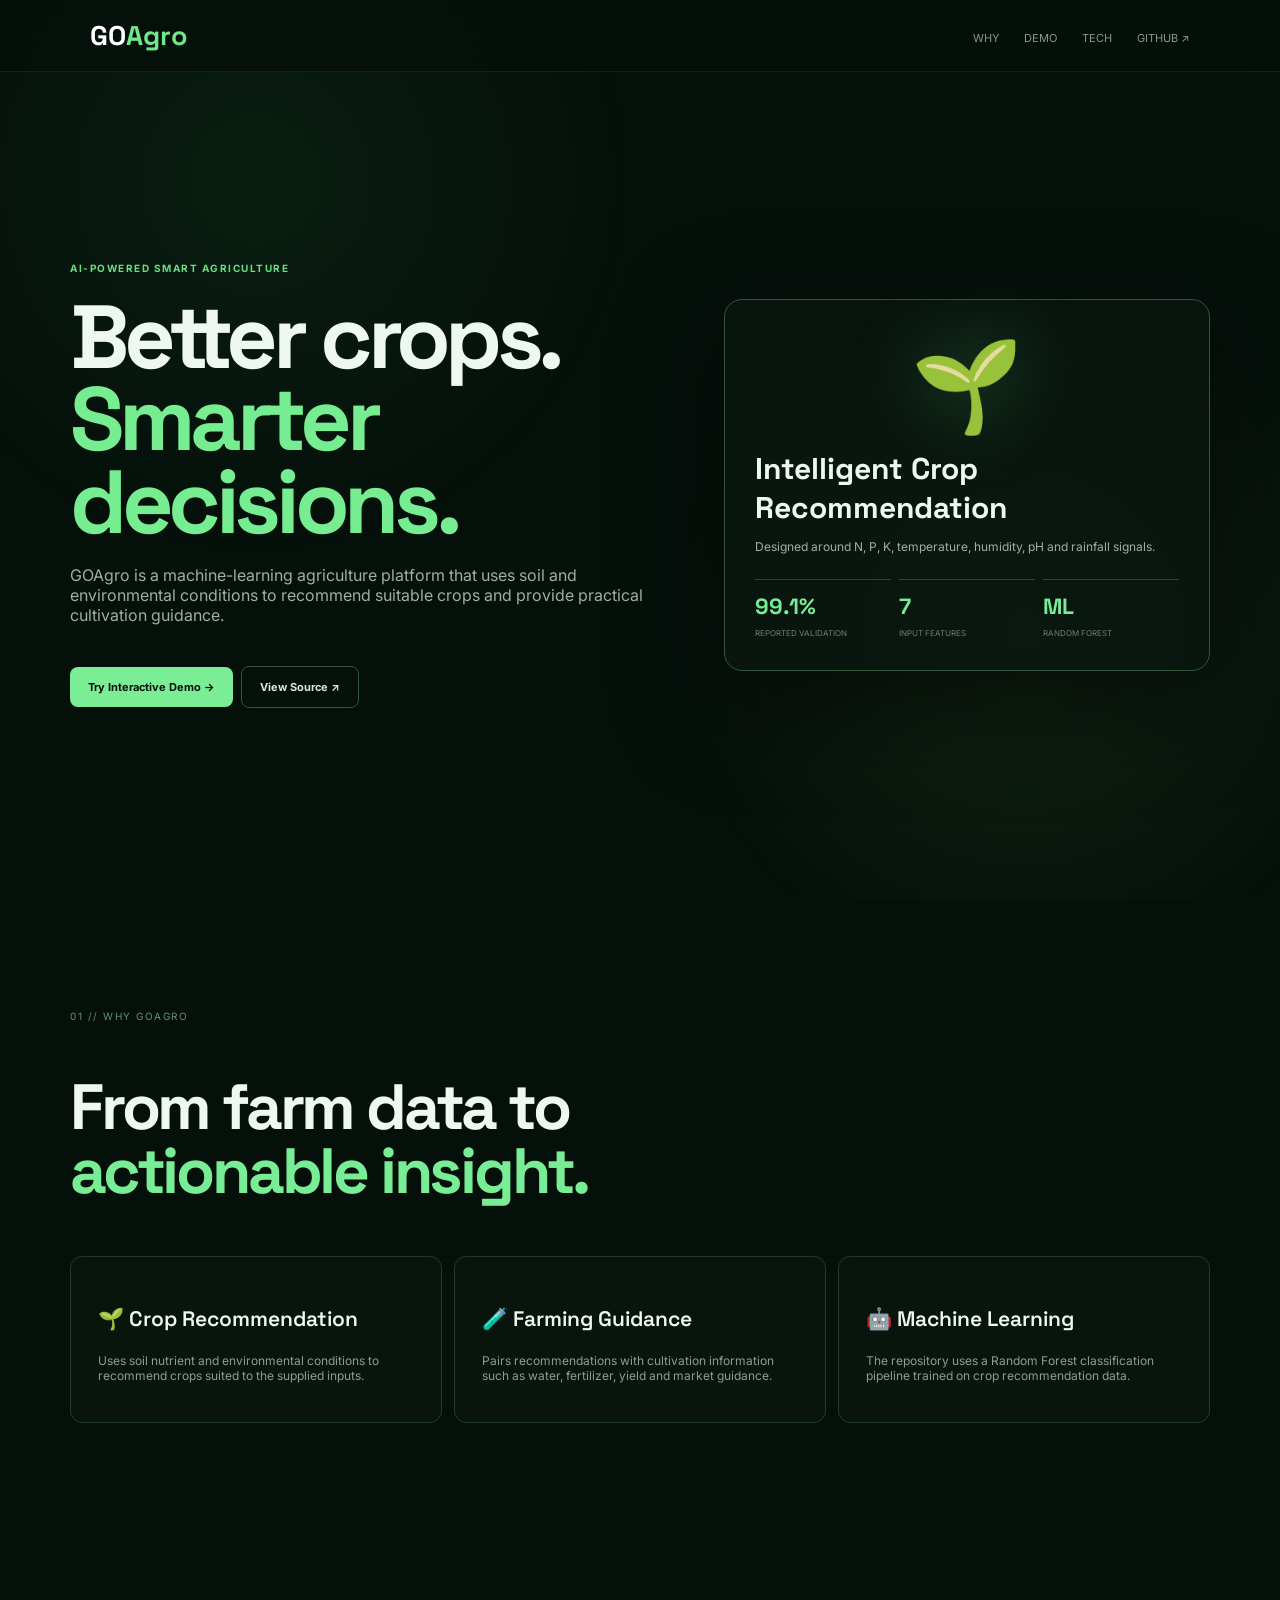
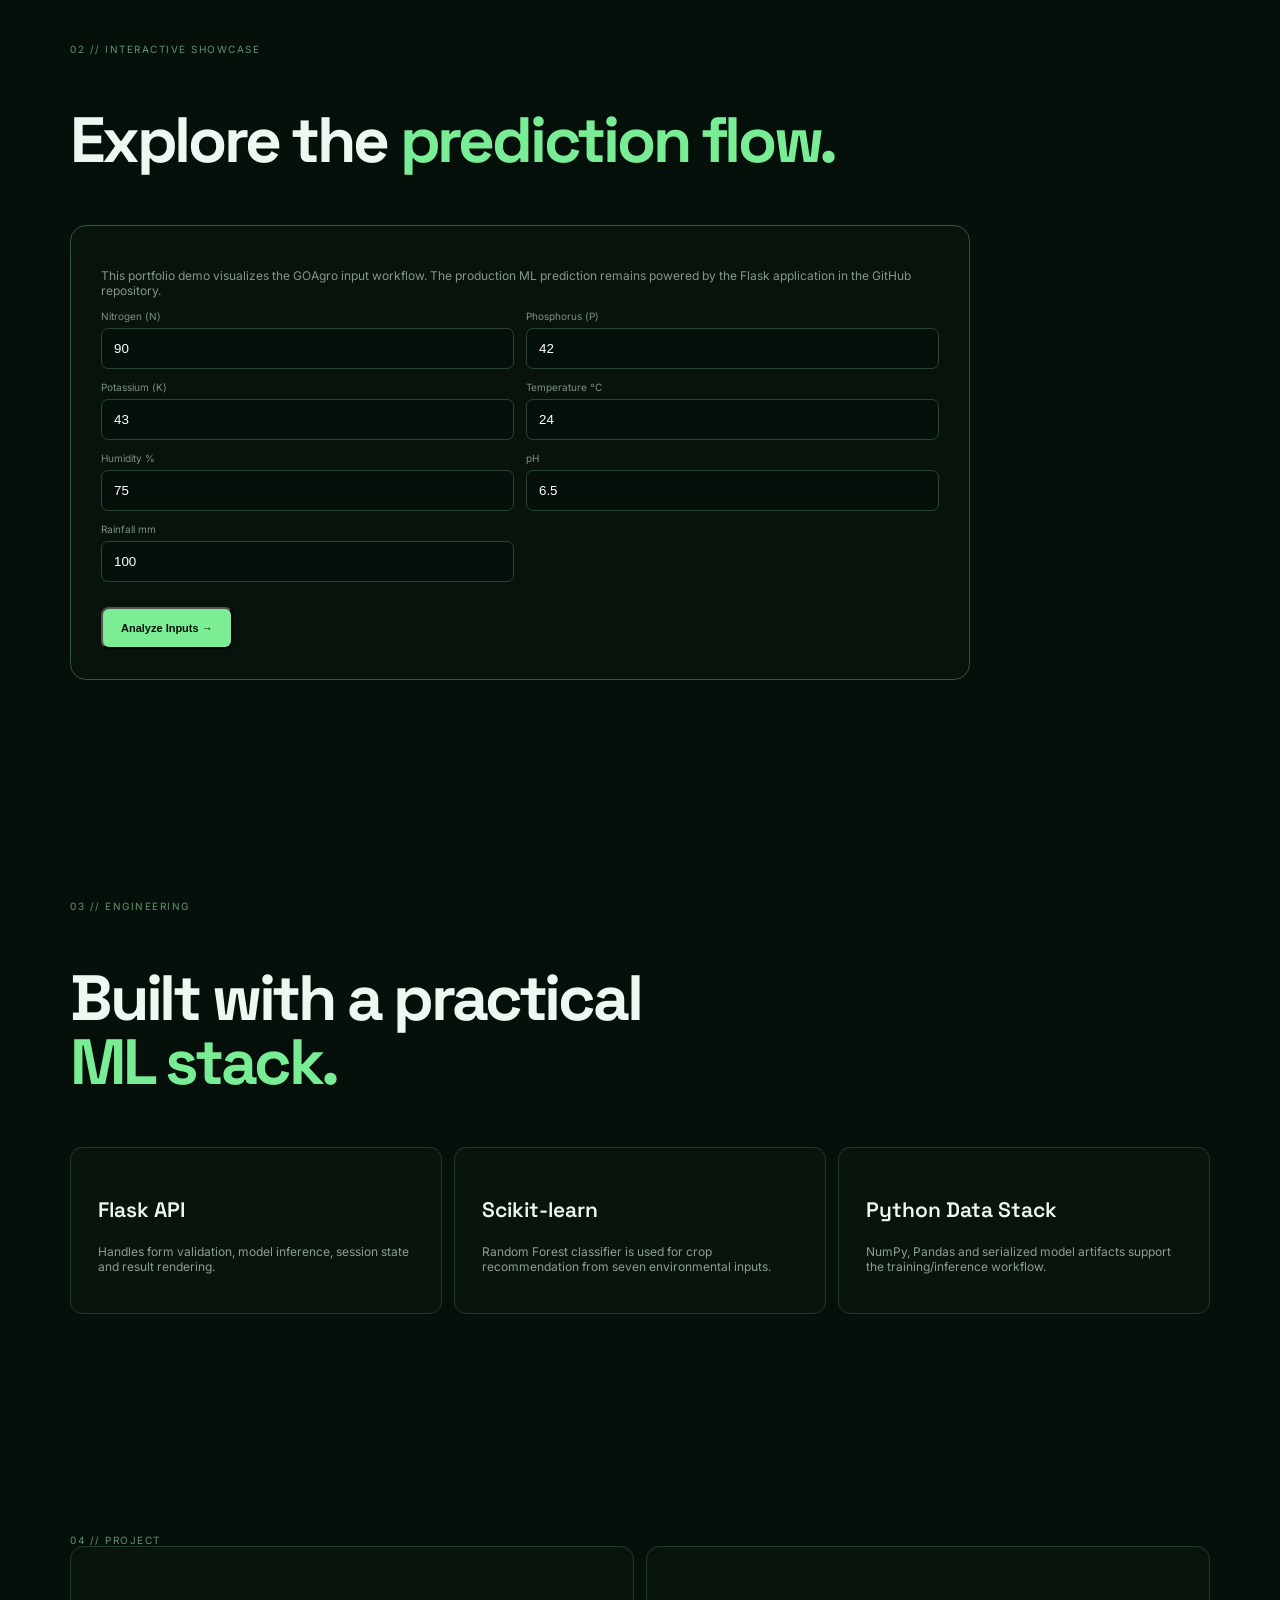
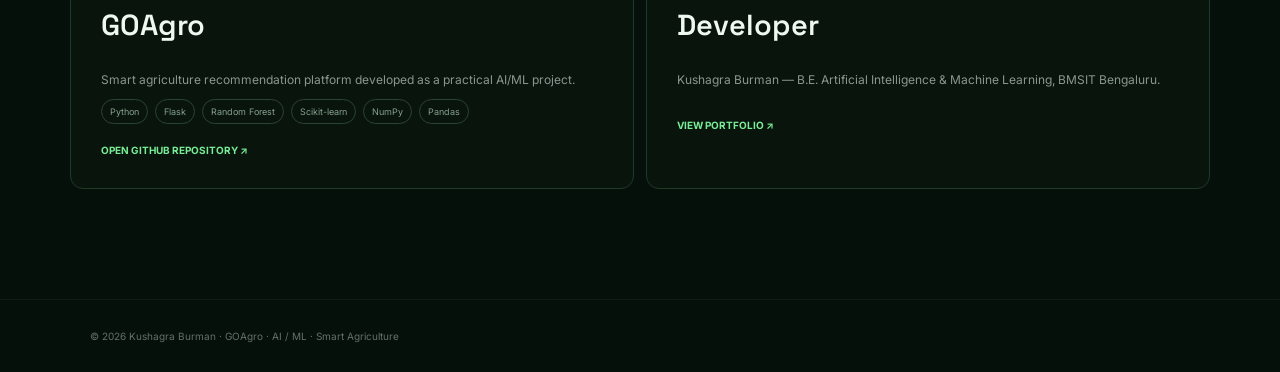
==== GOAgro/index.html @ 5d8200f9 "Create professional GOAgro project website" ====
<!doctype html><html><head><meta charset="utf-8"><meta name="viewport" content="width=device-width,initial-scale=1"><title>GOAgro — AI Smart Agriculture</title><link rel="preconnect" href="https://fonts.googleapis.com"><link href="https://fonts.googleapis.com/css2?family=Inter:wght@400;500;600;700;800&family=Space+Grotesk:wght@600;700&display=swap" rel="stylesheet"><style>*{box-sizing:border-box}body{margin:0;background:#06100b;color:#eef8f0;font-family:Inter,sans-serif;overflow-x:hidden}canvas{position:fixed;inset:0;z-index:-2}.bg{position:fixed;inset:0;z-index:-1;background:radial-gradient(circle at 20% 20%,#1e7b3a22,transparent 30%),radial-gradient(circle at 80% 70%,#7fd35c18,transparent 30%)}nav{height:72px;padding:0 7%;display:flex;align-items:center;justify-content:space-between;border-bottom:1px solid #ffffff10;background:#06100bcc;backdrop-filter:blur(15px);position:fixed;left:0;right:0;top:0;z-index:5}.logo{font:700 27px 'Space Grotesk';color:#fff}.logo span{color:#6ee889}nav a{color:#89988e;text-decoration:none;font-size:11px;margin-left:25px}nav a:hover{color:#79ed95}.hero{min-height:100vh;max-width:1200px;margin:auto;padding:150px 30px 80px;display:grid;grid-template-columns:1.1fr .9fr;gap:60px;align-items:center}.eyebrow{color:#68df83;font-size:10px;letter-spacing:.15em;font-weight:700}.hero h1{font:700 clamp(55px,7vw,92px)/.92 'Space Grotesk';letter-spacing:-.06em;margin:22px 0}.hero h1 em{color:#76ed91;font-style:normal}.hero p{color:#a1ada5;max-width:650px;font-size:16px}.btn{display:inline-block;padding:13px 18px;border-radius:8px;text-decoration:none;font-weight:700;font-size:11px;margin:25px 8px 0 0}.primary{background:#7aed95;color:#041009}.ghost{border:1px solid #34543e;color:#d9e8dc}.card{border:1px solid #31553b;border-radius:18px;background:#0a1710d9;padding:30px;box-shadow:0 30px 100px #0008}.leaf{font-size:90px;text-align:center;filter:drop-shadow(0 0 35px #69ed8a44);animation:float 4s ease-in-out infinite}@keyframes float{50%{transform:translateY(-12px) rotate(2deg)}}.card h2{font:700 30px 'Space Grotesk';margin:10px 0}.card p{font-size:12px}.stats{display:grid;grid-template-columns:repeat(3,1fr);gap:8px;margin-top:25px}.stats div{border-top:1px solid #294432;padding-top:12px}.stats b{font:700 22px 'Space Grotesk';display:block;color:#79ed95}.stats small{color:#6e7c73;font-size:8px}.section{max-width:1200px;margin:auto;padding:110px 30px}.label{font-size:10px;letter-spacing:.15em;color:#60936d}.section h2{font:700 clamp(40px,5vw,64px)/1 'Space Grotesk';letter-spacing:-.05em}.section h2 em{color:#79ed95;font-style:normal}.features{display:grid;grid-template-columns:repeat(3,1fr);gap:12px;margin-top:40px}.feature{padding:27px;border:1px solid #203b29;background:#09140d;border-radius:12px}.feature h3{font:600 21px 'Space Grotesk'}.feature p{color:#8e9d94;font-size:12px}.predict{border:1px solid #31553b;background:#09150de6;border-radius:16px;padding:30px;max-width:900px}.form{display:grid;grid-template-columns:repeat(2,1fr);gap:12px}.form label{font-size:10px;color:#809086}.form input{display:block;width:100%;margin-top:6px;background:#06100b;border:1px solid #294432;color:#fff;border-radius:7px;padding:12px}.form input:focus{outline:1px solid #72e88b}.demo-result{margin-top:20px;padding:18px;border:1px solid #294432;border-radius:10px;color:#a5b3aa;display:none}.projects{display:grid;grid-template-columns:repeat(2,1fr);gap:12px}.project{padding:30px;border:1px solid #203b29;border-radius:13px;background:#09140d}.project h3{font:600 29px 'Space Grotesk'}.project p{color:#89988f;font-size:12px}.tags{display:flex;flex-wrap:wrap;gap:7px}.tags span{font-size:9px;border:1px solid #294432;padding:6px 8px;border-radius:99px;color:#85a08d}.repo{display:inline-block;margin-top:20px;color:#78ed95;font-size:10px;text-decoration:none;font-weight:700}footer{padding:30px 7%;border-top:1px solid #ffffff0d;color:#637168;font-size:10px}@media(max-width:800px){.hero{grid-template-columns:1fr}.features,.projects{grid-template-columns:1fr}.form{grid-template-columns:1fr}nav div{display:none}}</style></head><body><canvas id="bg"></canvas><div class="bg"></div><nav><div class="logo">GO<span>Agro</span></div><div><a href="#why">WHY</a><a href="#demo">DEMO</a><a href="#tech">TECH</a><a href="https://github.com/kushagra69yr/GOAgro">GITHUB ↗</a></div></nav><main><section class="hero"><div><div class="eyebrow">AI-POWERED SMART AGRICULTURE</div><h1>Better crops.<br><em>Smarter decisions.</em></h1><p>GOAgro is a machine-learning agriculture platform that uses soil and environmental conditions to recommend suitable crops and provide practical cultivation guidance.</p><a class="btn primary" href="#demo">Try Interactive Demo →</a><a class="btn ghost" href="https://github.com/kushagra69yr/GOAgro">View Source ↗</a></div><div class="card"><div class="leaf">🌱</div><h2>Intelligent Crop Recommendation</h2><p>Designed around N, P, K, temperature, humidity, pH and rainfall signals.</p><div class="stats"><div><b>99.1%</b><small>REPORTED VALIDATION</small></div><div><b>7</b><small>INPUT FEATURES</small></div><div><b>ML</b><small>RANDOM FOREST</small></div></div></div></section><section id="why" class="section"><div class="label">01 // WHY GOAGRO</div><h2>From farm data to<br><em>actionable insight.</em></h2><div class="features"><article class="feature"><h3>🌱 Crop Recommendation</h3><p>Uses soil nutrient and environmental conditions to recommend crops suited to the supplied inputs.</p></article><article class="feature"><h3>🧪 Farming Guidance</h3><p>Pairs recommendations with cultivation information such as water, fertilizer, yield and market guidance.</p></article><article class="feature"><h3>🤖 Machine Learning</h3><p>The repository uses a Random Forest classification pipeline trained on crop recommendation data.</p></article></div></section><section id="demo" class="section"><div class="label">02 // INTERACTIVE SHOWCASE</div><h2>Explore the <em>prediction flow.</em></h2><div class="predict"><p style="color:#87968d;font-size:12px">This portfolio demo visualizes the GOAgro input workflow. The production ML prediction remains powered by the Flask application in the GitHub repository.</p><div class="form"><label>Nitrogen (N)<input id="N" type="number" value="90"></label><label>Phosphorus (P)<input id="P" type="number" value="42"></label><label>Potassium (K)<input id="K" type="number" value="43"></label><label>Temperature °C<input id="T" type="number" value="24"></label><label>Humidity %<input id="H" type="number" value="75"></label><label>pH<input id="PH" type="number" value="6.5"></label><label>Rainfall mm<input id="R" type="number" value="100"></label></div><button class="btn primary" onclick="showDemo()">Analyze Inputs →</button><div id="out" class="demo-result"></div></div></section><section id="tech" class="section"><div class="label">03 // ENGINEERING</div><h2>Built with a practical<br><em>ML stack.</em></h2><div class="features"><article class="feature"><h3>Flask API</h3><p>Handles form validation, model inference, session state and result rendering.</p></article><article class="feature"><h3>Scikit-learn</h3><p>Random Forest classifier is used for crop recommendation from seven environmental inputs.</p></article><article class="feature"><h3>Python Data Stack</h3><p>NumPy, Pandas and serialized model artifacts support the training/inference workflow.</p></article></div></section><section class="section"><div class="label">04 // PROJECT</div><div class="projects"><article class="project"><h3>GOAgro</h3><p>Smart agriculture recommendation platform developed as a practical AI/ML project.</p><div class="tags"><span>Python</span><span>Flask</span><span>Random Forest</span><span>Scikit-learn</span><span>NumPy</span><span>Pandas</span></div><a class="repo" href="https://github.com/kushagra69yr/GOAgro">OPEN GITHUB REPOSITORY ↗</a></article><article class="project"><h3>Developer</h3><p>Kushagra Burman — B.E. Artificial Intelligence & Machine Learning, BMSIT Bengaluru.</p><a class="repo" href="https://kushagra69yr.github.io">VIEW PORTFOLIO ↗</a></article></div></section></main><footer>© 2026 Kushagra Burman · GOAgro · AI / ML · Smart Agriculture</footer><script>function showDemo(){let n=+N.value,p=+P.value,k=+K.value,t=+T.value,h=+H.value,ph=+PH.value,r=+R.value;let crop=(h>70&&r>150&&ph<7)?'Rice':(n>80&&p>35&&k>35&&t>20)?'Maize':'Crop recommendation ready';out.style.display='block';out.innerHTML='<b style="color:#79ed95">Demo analysis complete</b><br><br>Input profile: N '+n+' · P '+p+' · K '+k+' · '+t+'°C · '+h+'% humidity · pH '+ph+' · '+r+'mm rainfall.<br><br><b>Illustrative showcase result:</b> '+crop+'.<br><small style="color:#66756c">For the actual trained-model prediction, use the Flask application in the repository.</small>'}</script></body></html>
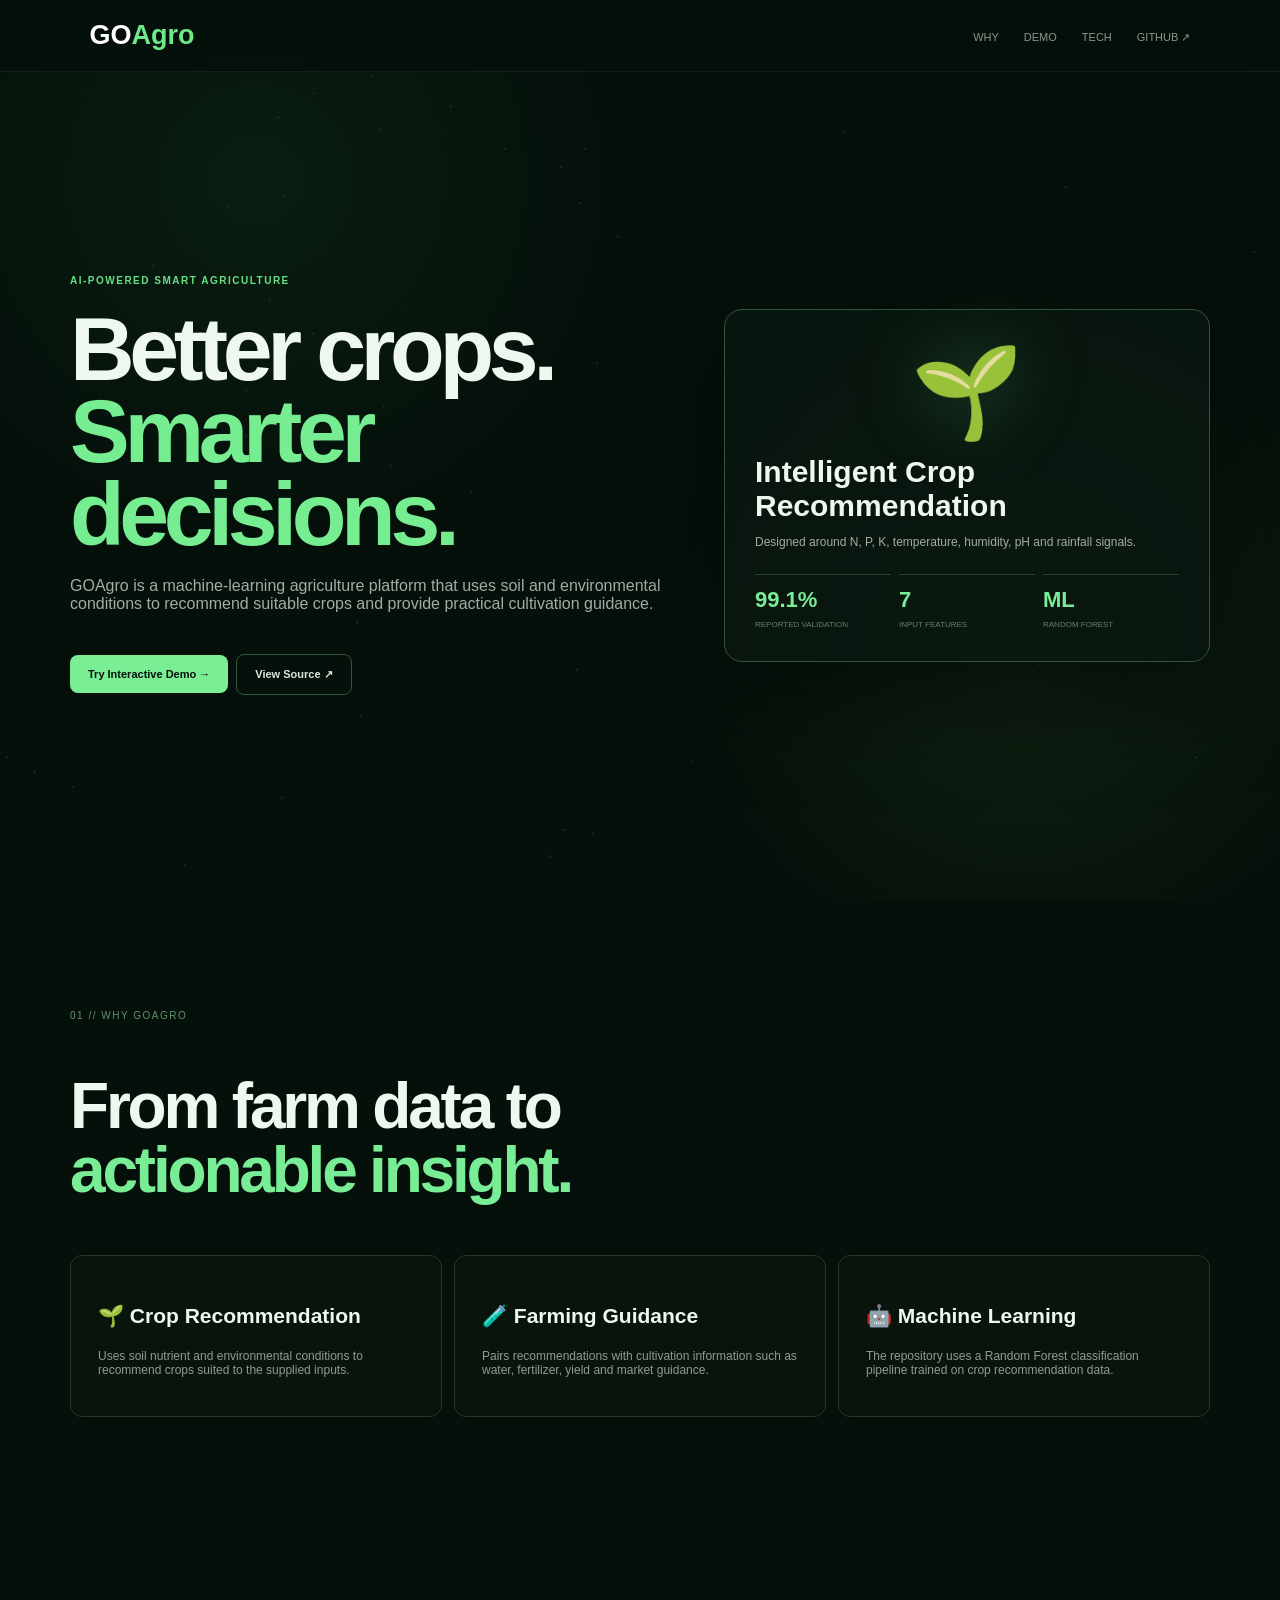
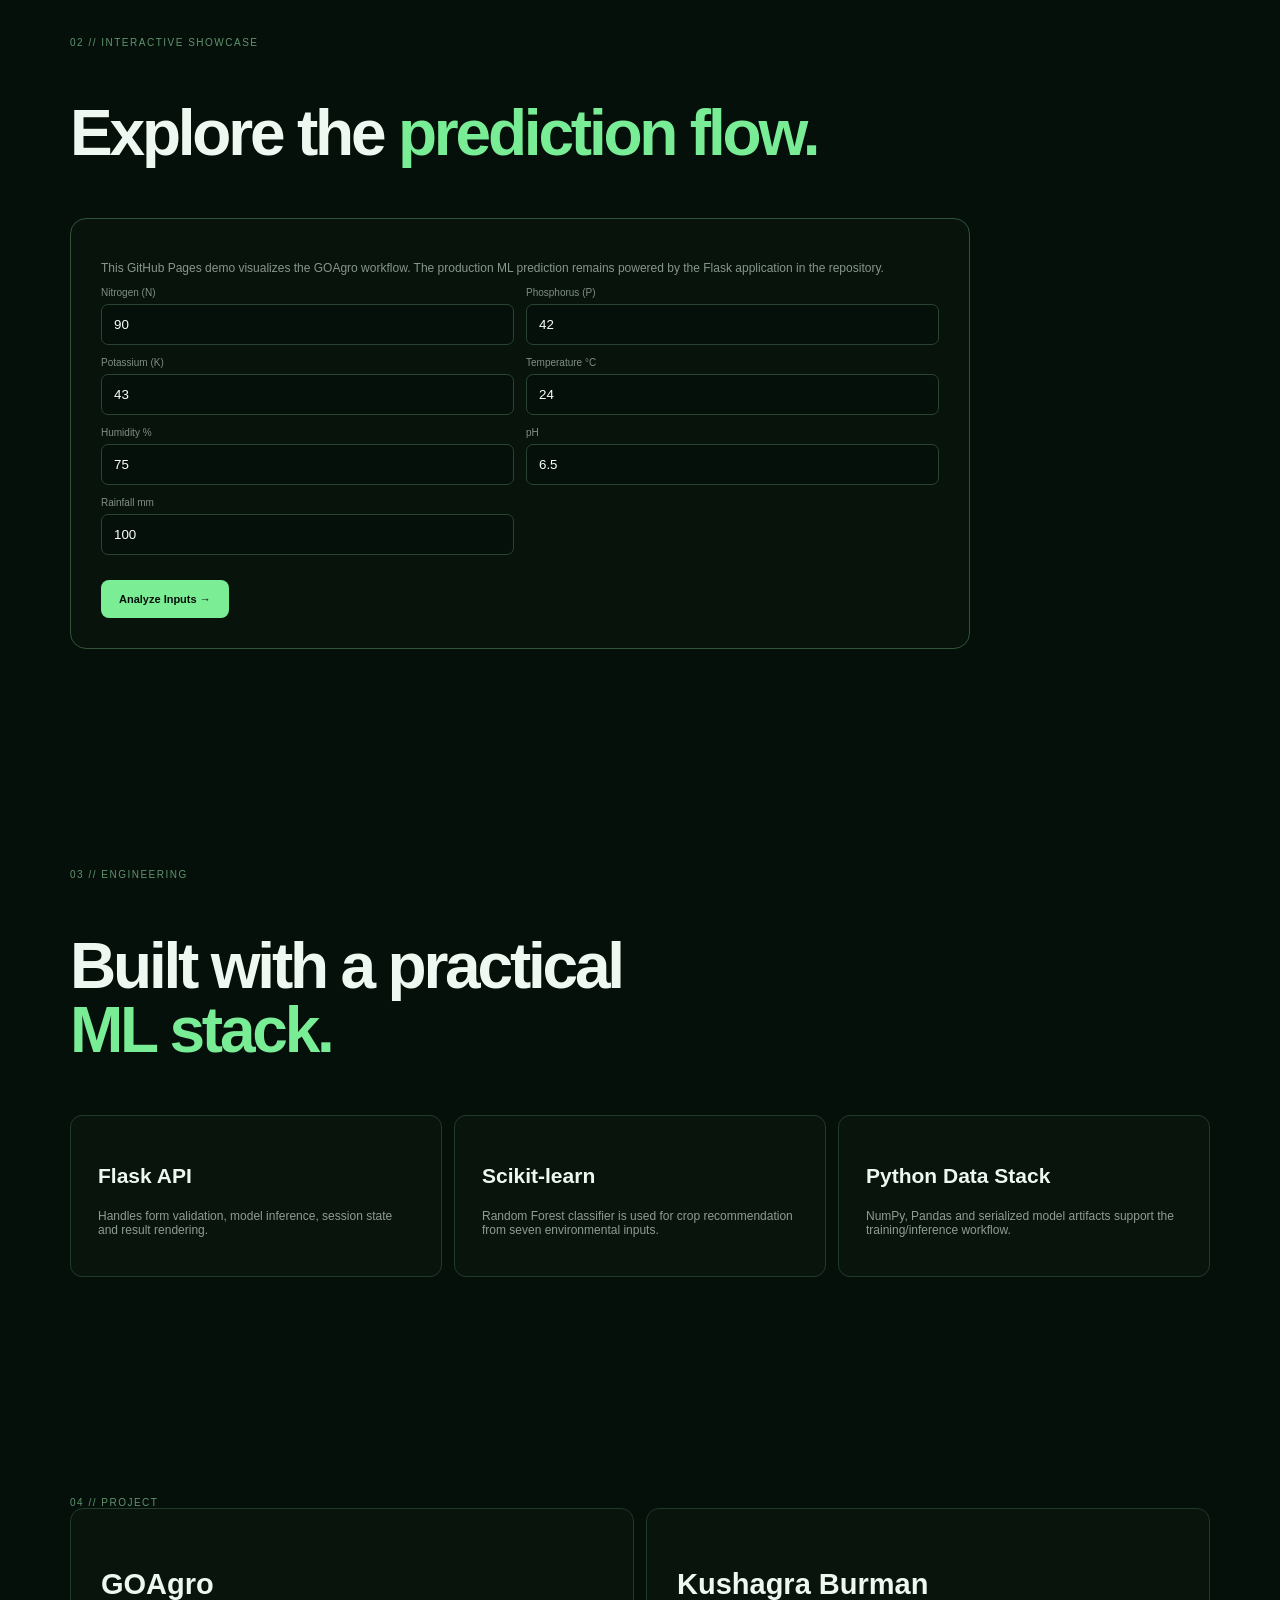
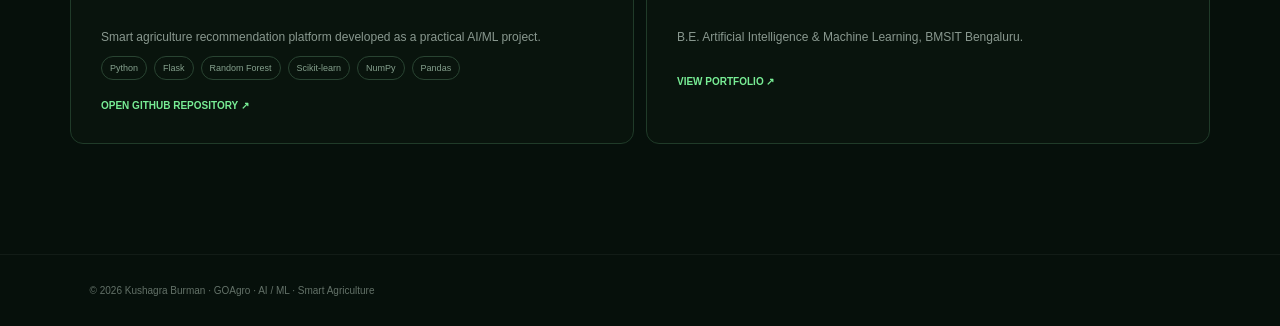
==== commit 112aad06: "Fix GOAgro GitHub Pages landing page" ====
--- a/GOAgro/index.html
+++ b/GOAgro/index.html
@@ -1 +1 @@
-<!doctype html><html><head><meta charset="utf-8"><meta name="viewport" content="width=device-width,initial-scale=1"><title>GOAgro — AI Smart Agriculture</title><link rel="preconnect" href="https://fonts.googleapis.com"><link href="https://fonts.googleapis.com/css2?family=Inter:wght@400;500;600;700;800&family=Space+Grotesk:wght@600;700&display=swap" rel="stylesheet"><style>*{box-sizing:border-box}body{margin:0;background:#06100b;color:#eef8f0;font-family:Inter,sans-serif;overflow-x:hidden}canvas{position:fixed;inset:0;z-index:-2}.bg{position:fixed;inset:0;z-index:-1;background:radial-gradient(circle at 20% 20%,#1e7b3a22,transparent 30%),radial-gradient(circle at 80% 70%,#7fd35c18,transparent 30%)}nav{height:72px;padding:0 7%;display:flex;align-items:center;justify-content:space-between;border-bottom:1px solid #ffffff10;background:#06100bcc;backdrop-filter:blur(15px);position:fixed;left:0;right:0;top:0;z-index:5}.logo{font:700 27px 'Space Grotesk';color:#fff}.logo span{color:#6ee889}nav a{color:#89988e;text-decoration:none;font-size:11px;margin-left:25px}nav a:hover{color:#79ed95}.hero{min-height:100vh;max-width:1200px;margin:auto;padding:150px 30px 80px;display:grid;grid-template-columns:1.1fr .9fr;gap:60px;align-items:center}.eyebrow{color:#68df83;font-size:10px;letter-spacing:.15em;font-weight:700}.hero h1{font:700 clamp(55px,7vw,92px)/.92 'Space Grotesk';letter-spacing:-.06em;margin:22px 0}.hero h1 em{color:#76ed91;font-style:normal}.hero p{color:#a1ada5;max-width:650px;font-size:16px}.btn{display:inline-block;padding:13px 18px;border-radius:8px;text-decoration:none;font-weight:700;font-size:11px;margin:25px 8px 0 0}.primary{background:#7aed95;color:#041009}.ghost{border:1px solid #34543e;color:#d9e8dc}.card{border:1px solid #31553b;border-radius:18px;background:#0a1710d9;padding:30px;box-shadow:0 30px 100px #0008}.leaf{font-size:90px;text-align:center;filter:drop-shadow(0 0 35px #69ed8a44);animation:float 4s ease-in-out infinite}@keyframes float{50%{transform:translateY(-12px) rotate(2deg)}}.card h2{font:700 30px 'Space Grotesk';margin:10px 0}.card p{font-size:12px}.stats{display:grid;grid-template-columns:repeat(3,1fr);gap:8px;margin-top:25px}.stats div{border-top:1px solid #294432;padding-top:12px}.stats b{font:700 22px 'Space Grotesk';display:block;color:#79ed95}.stats small{color:#6e7c73;font-size:8px}.section{max-width:1200px;margin:auto;padding:110px 30px}.label{font-size:10px;letter-spacing:.15em;color:#60936d}.section h2{font:700 clamp(40px,5vw,64px)/1 'Space Grotesk';letter-spacing:-.05em}.section h2 em{color:#79ed95;font-style:normal}.features{display:grid;grid-template-columns:repeat(3,1fr);gap:12px;margin-top:40px}.feature{padding:27px;border:1px solid #203b29;background:#09140d;border-radius:12px}.feature h3{font:600 21px 'Space Grotesk'}.feature p{color:#8e9d94;font-size:12px}.predict{border:1px solid #31553b;background:#09150de6;border-radius:16px;padding:30px;max-width:900px}.form{display:grid;grid-template-columns:repeat(2,1fr);gap:12px}.form label{font-size:10px;color:#809086}.form input{display:block;width:100%;margin-top:6px;background:#06100b;border:1px solid #294432;color:#fff;border-radius:7px;padding:12px}.form input:focus{outline:1px solid #72e88b}.demo-result{margin-top:20px;padding:18px;border:1px solid #294432;border-radius:10px;color:#a5b3aa;display:none}.projects{display:grid;grid-template-columns:repeat(2,1fr);gap:12px}.project{padding:30px;border:1px solid #203b29;border-radius:13px;background:#09140d}.project h3{font:600 29px 'Space Grotesk'}.project p{color:#89988f;font-size:12px}.tags{display:flex;flex-wrap:wrap;gap:7px}.tags span{font-size:9px;border:1px solid #294432;padding:6px 8px;border-radius:99px;color:#85a08d}.repo{display:inline-block;margin-top:20px;color:#78ed95;font-size:10px;text-decoration:none;font-weight:700}footer{padding:30px 7%;border-top:1px solid #ffffff0d;color:#637168;font-size:10px}@media(max-width:800px){.hero{grid-template-columns:1fr}.features,.projects{grid-template-columns:1fr}.form{grid-template-columns:1fr}nav div{display:none}}</style></head><body><canvas id="bg"></canvas><div class="bg"></div><nav><div class="logo">GO<span>Agro</span></div><div><a href="#why">WHY</a><a href="#demo">DEMO</a><a href="#tech">TECH</a><a href="https://github.com/kushagra69yr/GOAgro">GITHUB ↗</a></div></nav><main><section class="hero"><div><div class="eyebrow">AI-POWERED SMART AGRICULTURE</div><h1>Better crops.<br><em>Smarter decisions.</em></h1><p>GOAgro is a machine-learning agriculture platform that uses soil and environmental conditions to recommend suitable crops and provide practical cultivation guidance.</p><a class="btn primary" href="#demo">Try Interactive Demo →</a><a class="btn ghost" href="https://github.com/kushagra69yr/GOAgro">View Source ↗</a></div><div class="card"><div class="leaf">🌱</div><h2>Intelligent Crop Recommendation</h2><p>Designed around N, P, K, temperature, humidity, pH and rainfall signals.</p><div class="stats"><div><b>99.1%</b><small>REPORTED VALIDATION</small></div><div><b>7</b><small>INPUT FEATURES</small></div><div><b>ML</b><small>RANDOM FOREST</small></div></div></div></section><section id="why" class="section"><div class="label">01 // WHY GOAGRO</div><h2>From farm data to<br><em>actionable insight.</em></h2><div class="features"><article class="feature"><h3>🌱 Crop Recommendation</h3><p>Uses soil nutrient and environmental conditions to recommend crops suited to the supplied inputs.</p></article><article class="feature"><h3>🧪 Farming Guidance</h3><p>Pairs recommendations with cultivation information such as water, fertilizer, yield and market guidance.</p></article><article class="feature"><h3>🤖 Machine Learning</h3><p>The repository uses a Random Forest classification pipeline trained on crop recommendation data.</p></article></div></section><section id="demo" class="section"><div class="label">02 // INTERACTIVE SHOWCASE</div><h2>Explore the <em>prediction flow.</em></h2><div class="predict"><p style="color:#87968d;font-size:12px">This portfolio demo visualizes the GOAgro input workflow. The production ML prediction remains powered by the Flask application in the GitHub repository.</p><div class="form"><label>Nitrogen (N)<input id="N" type="number" value="90"></label><label>Phosphorus (P)<input id="P" type="number" value="42"></label><label>Potassium (K)<input id="K" type="number" value="43"></label><label>Temperature °C<input id="T" type="number" value="24"></label><label>Humidity %<input id="H" type="number" value="75"></label><label>pH<input id="PH" type="number" value="6.5"></label><label>Rainfall mm<input id="R" type="number" value="100"></label></div><button class="btn primary" onclick="showDemo()">Analyze Inputs →</button><div id="out" class="demo-result"></div></div></section><section id="tech" class="section"><div class="label">03 // ENGINEERING</div><h2>Built with a practical<br><em>ML stack.</em></h2><div class="features"><article class="feature"><h3>Flask API</h3><p>Handles form validation, model inference, session state and result rendering.</p></article><article class="feature"><h3>Scikit-learn</h3><p>Random Forest classifier is used for crop recommendation from seven environmental inputs.</p></article><article class="feature"><h3>Python Data Stack</h3><p>NumPy, Pandas and serialized model artifacts support the training/inference workflow.</p></article></div></section><section class="section"><div class="label">04 // PROJECT</div><div class="projects"><article class="project"><h3>GOAgro</h3><p>Smart agriculture recommendation platform developed as a practical AI/ML project.</p><div class="tags"><span>Python</span><span>Flask</span><span>Random Forest</span><span>Scikit-learn</span><span>NumPy</span><span>Pandas</span></div><a class="repo" href="https://github.com/kushagra69yr/GOAgro">OPEN GITHUB REPOSITORY ↗</a></article><article class="project"><h3>Developer</h3><p>Kushagra Burman — B.E. Artificial Intelligence & Machine Learning, BMSIT Bengaluru.</p><a class="repo" href="https://kushagra69yr.github.io">VIEW PORTFOLIO ↗</a></article></div></section></main><footer>© 2026 Kushagra Burman · GOAgro · AI / ML · Smart Agriculture</footer><script>function showDemo(){let n=+N.value,p=+P.value,k=+K.value,t=+T.value,h=+H.value,ph=+PH.value,r=+R.value;let crop=(h>70&&r>150&&ph<7)?'Rice':(n>80&&p>35&&k>35&&t>20)?'Maize':'Crop recommendation ready';out.style.display='block';out.innerHTML='<b style="color:#79ed95">Demo analysis complete</b><br><br>Input profile: N '+n+' · P '+p+' · K '+k+' · '+t+'°C · '+h+'% humidity · pH '+ph+' · '+r+'mm rainfall.<br><br><b>Illustrative showcase result:</b> '+crop+'.<br><small style="color:#66756c">For the actual trained-model prediction, use the Flask application in the repository.</small>'}</script></body></html>+<!doctype html><html lang="en"><head><meta charset="utf-8"><meta name="viewport" content="width=device-width,initial-scale=1"><title>GOAgro — AI Smart Agriculture</title><style>*{box-sizing:border-box}body{margin:0;background:#06100b;color:#eef8f0;font-family:Inter,Arial,sans-serif;overflow-x:hidden}canvas{position:fixed;inset:0;z-index:-2}.bg{position:fixed;inset:0;z-index:-1;background:radial-gradient(circle at 20% 20%,#1e7b3a22,transparent 30%),radial-gradient(circle at 80% 70%,#7fd35c18,transparent 30%)}nav{height:72px;padding:0 7%;display:flex;align-items:center;justify-content:space-between;border-bottom:1px solid #ffffff10;background:#06100bcc;backdrop-filter:blur(15px);position:fixed;left:0;right:0;top:0;z-index:5}.logo{font:700 27px Arial;color:#fff}.logo span{color:#6ee889}nav a{color:#89988e;text-decoration:none;font-size:11px;margin-left:25px}nav a:hover{color:#79ed95}.hero{min-height:100vh;max-width:1200px;margin:auto;padding:150px 30px 80px;display:grid;grid-template-columns:1.1fr .9fr;gap:60px;align-items:center}.eyebrow{color:#68df83;font-size:10px;letter-spacing:.15em;font-weight:700}.hero h1{font:700 clamp(55px,7vw,92px)/.92 Arial;letter-spacing:-.06em;margin:22px 0}.hero h1 em{color:#76ed91;font-style:normal}.hero p{color:#a1ada5;max-width:650px;font-size:16px}.btn{display:inline-block;padding:13px 18px;border-radius:8px;text-decoration:none;font-weight:700;font-size:11px;margin:25px 8px 0 0;border:0;cursor:pointer}.primary{background:#7aed95;color:#041009}.ghost{border:1px solid #34543e;color:#d9e8dc;background:transparent}.card{border:1px solid #31553b;border-radius:18px;background:#0a1710d9;padding:30px;box-shadow:0 30px 100px #0008}.leaf{font-size:90px;text-align:center;filter:drop-shadow(0 0 35px #69ed8a44);animation:float 4s ease-in-out infinite}@keyframes float{50%{transform:translateY(-12px) rotate(2deg)}}.card h2{font:700 30px Arial;margin:10px 0}.card p{font-size:12px}.stats{display:grid;grid-template-columns:repeat(3,1fr);gap:8px;margin-top:25px}.stats div{border-top:1px solid #294432;padding-top:12px}.stats b{font:700 22px Arial;display:block;color:#79ed95}.stats small{color:#6e7c73;font-size:8px}.section{max-width:1200px;margin:auto;padding:110px 30px}.label{font-size:10px;letter-spacing:.15em;color:#60936d}.section h2{font:700 clamp(40px,5vw,64px)/1 Arial;letter-spacing:-.05em}.section h2 em{color:#79ed95;font-style:normal}.features{display:grid;grid-template-columns:repeat(3,1fr);gap:12px;margin-top:40px}.feature{padding:27px;border:1px solid #203b29;background:#09140d;border-radius:12px}.feature h3{font:600 21px Arial}.feature p{color:#8e9d94;font-size:12px}.predict{border:1px solid #31553b;background:#09150de6;border-radius:16px;padding:30px;max-width:900px}.form{display:grid;grid-template-columns:repeat(2,1fr);gap:12px}.form label{font-size:10px;color:#809086}.form input{display:block;width:100%;margin-top:6px;background:#06100b;border:1px solid #294432;color:#fff;border-radius:7px;padding:12px}.demo-result{margin-top:20px;padding:18px;border:1px solid #294432;border-radius:10px;color:#a5b3aa;display:none}.projects{display:grid;grid-template-columns:repeat(2,1fr);gap:12px}.project{padding:30px;border:1px solid #203b29;border-radius:13px;background:#09140d}.project h3{font:600 29px Arial}.project p{color:#89988f;font-size:12px}.tags{display:flex;flex-wrap:wrap;gap:7px}.tags span{font-size:9px;border:1px solid #294432;padding:6px 8px;border-radius:99px;color:#85a08d}.repo{display:inline-block;margin-top:20px;color:#78ed95;font-size:10px;text-decoration:none;font-weight:700}footer{padding:30px 7%;border-top:1px solid #ffffff0d;color:#637168;font-size:10px}@media(max-width:800px){.hero{grid-template-columns:1fr}.features,.projects{grid-template-columns:1fr}.form{grid-template-columns:1fr}nav div{display:none}}</style></head><body><canvas id="bg"></canvas><div class="bg"></div><nav><div class="logo">GO<span>Agro</span></div><div><a href="#why">WHY</a><a href="#demo">DEMO</a><a href="#tech">TECH</a><a href="https://github.com/kushagra69yr/GOAgro">GITHUB ↗</a></div></nav><main><section class="hero"><div><div class="eyebrow">AI-POWERED SMART AGRICULTURE</div><h1>Better crops.<br><em>Smarter decisions.</em></h1><p>GOAgro is a machine-learning agriculture platform that uses soil and environmental conditions to recommend suitable crops and provide practical cultivation guidance.</p><a class="btn primary" href="#demo">Try Interactive Demo →</a><a class="btn ghost" href="https://github.com/kushagra69yr/GOAgro">View Source ↗</a></div><div class="card"><div class="leaf">🌱</div><h2>Intelligent Crop Recommendation</h2><p>Designed around N, P, K, temperature, humidity, pH and rainfall signals.</p><div class="stats"><div><b>99.1%</b><small>REPORTED VALIDATION</small></div><div><b>7</b><small>INPUT FEATURES</small></div><div><b>ML</b><small>RANDOM FOREST</small></div></div></div></section><section id="why" class="section"><div class="label">01 // WHY GOAGRO</div><h2>From farm data to<br><em>actionable insight.</em></h2><div class="features"><article class="feature"><h3>🌱 Crop Recommendation</h3><p>Uses soil nutrient and environmental conditions to recommend crops suited to the supplied inputs.</p></article><article class="feature"><h3>🧪 Farming Guidance</h3><p>Pairs recommendations with cultivation information such as water, fertilizer, yield and market guidance.</p></article><article class="feature"><h3>🤖 Machine Learning</h3><p>The repository uses a Random Forest classification pipeline trained on crop recommendation data.</p></article></div></section><section id="demo" class="section"><div class="label">02 // INTERACTIVE SHOWCASE</div><h2>Explore the <em>prediction flow.</em></h2><div class="predict"><p style="color:#87968d;font-size:12px">This GitHub Pages demo visualizes the GOAgro workflow. The production ML prediction remains powered by the Flask application in the repository.</p><div class="form"><label>Nitrogen (N)<input id="N" type="number" value="90"></label><label>Phosphorus (P)<input id="P" type="number" value="42"></label><label>Potassium (K)<input id="K" type="number" value="43"></label><label>Temperature °C<input id="T" type="number" value="24"></label><label>Humidity %<input id="H" type="number" value="75"></label><label>pH<input id="PH" type="number" value="6.5"></label><label>Rainfall mm<input id="R" type="number" value="100"></label></div><button class="btn primary" onclick="showDemo()">Analyze Inputs →</button><div id="out" class="demo-result"></div></div></section><section id="tech" class="section"><div class="label">03 // ENGINEERING</div><h2>Built with a practical<br><em>ML stack.</em></h2><div class="features"><article class="feature"><h3>Flask API</h3><p>Handles form validation, model inference, session state and result rendering.</p></article><article class="feature"><h3>Scikit-learn</h3><p>Random Forest classifier is used for crop recommendation from seven environmental inputs.</p></article><article class="feature"><h3>Python Data Stack</h3><p>NumPy, Pandas and serialized model artifacts support the training/inference workflow.</p></article></div></section><section class="section"><div class="label">04 // PROJECT</div><div class="projects"><article class="project"><h3>GOAgro</h3><p>Smart agriculture recommendation platform developed as a practical AI/ML project.</p><div class="tags"><span>Python</span><span>Flask</span><span>Random Forest</span><span>Scikit-learn</span><span>NumPy</span><span>Pandas</span></div><a class="repo" href="https://github.com/kushagra69yr/GOAgro">OPEN GITHUB REPOSITORY ↗</a></article><article class="project"><h3>Kushagra Burman</h3><p>B.E. Artificial Intelligence & Machine Learning, BMSIT Bengaluru.</p><a class="repo" href="https://kushagra69yr.github.io">VIEW PORTFOLIO ↗</a></article></div></section></main><footer>© 2026 Kushagra Burman · GOAgro · AI / ML · Smart Agriculture</footer><script>function showDemo(){let n=+document.getElementById('N').value,p=+document.getElementById('P').value,k=+document.getElementById('K').value,t=+document.getElementById('T').value,h=+document.getElementById('H').value,ph=+document.getElementById('PH').value,r=+document.getElementById('R').value;let crop=(h>70&&r>150&&ph<7)?'Rice':(n>80&&p>35&&k>35&&t>20)?'Maize':'Crop recommendation ready';let o=document.getElementById('out');o.style.display='block';o.innerHTML='<b style="color:#79ed95">Demo analysis complete</b><br><br>Input profile: N '+n+' · P '+p+' · K '+k+' · '+t+'°C · '+h+'% humidity · pH '+ph+' · '+r+'mm rainfall.<br><br><b>Illustrative showcase result:</b> '+crop+'.<br><small style="color:#66756c">For actual trained-model inference, use the Flask application in the repository.</small>'}const c=document.getElementById('bg'),x=c.getContext('2d');let w,h,p=[];function rs(){w=c.width=innerWidth;h=c.height=innerHeight;p=Array.from({length:55},()=>({x:Math.random()*w,y:Math.random()*h,vx:(Math.random()-.5)*.3,vy:(Math.random()-.5)*.3}))}function go(){x.clearRect(0,0,w,h);p.forEach(q=>{q.x+=q.vx;q.y+=q.vy;if(q.x<0||q.x>w)q.vx*=-1;if(q.y<0||q.y>h)q.vy*=-1;x.fillStyle='#78ed7928';x.beginPath();x.arc(q.x,q.y,1,0,7);x.fill()});requestAnimationFrame(go)}addEventListener('resize',rs);rs();go()</script></body></html>
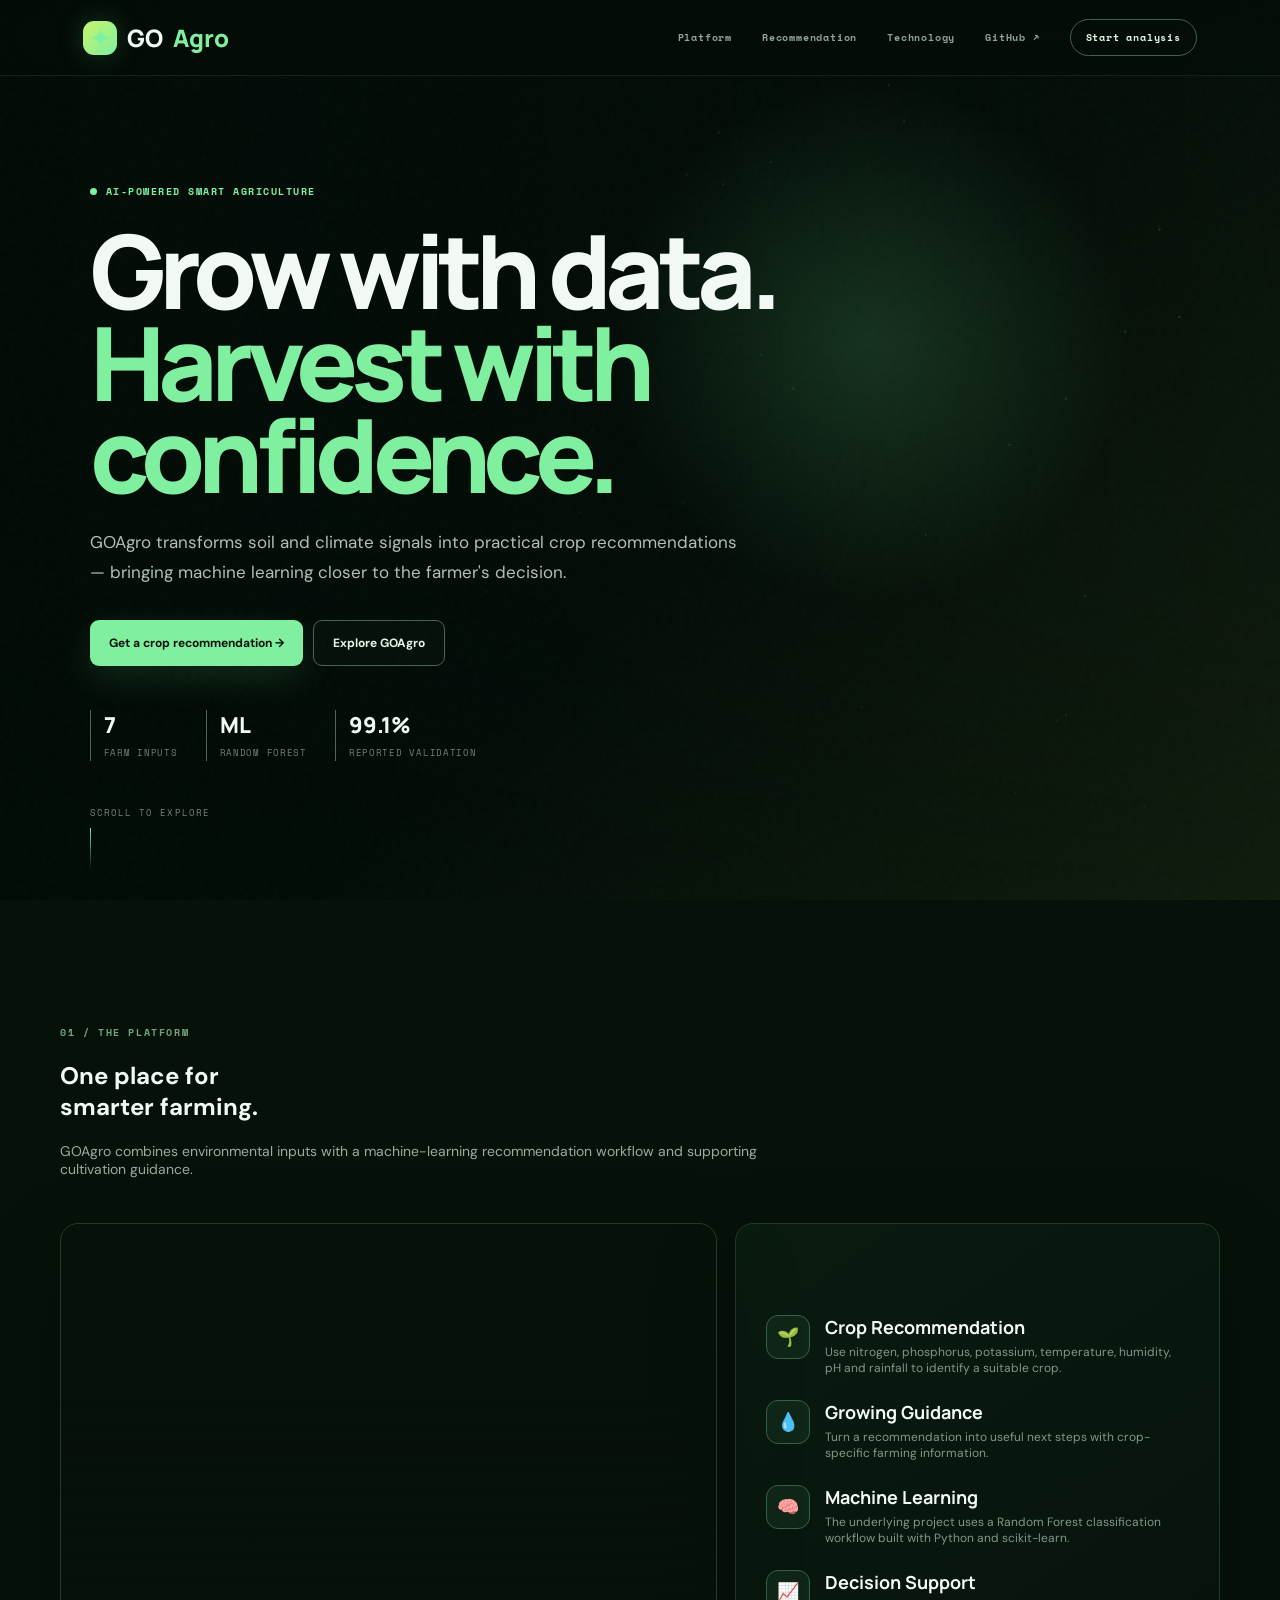
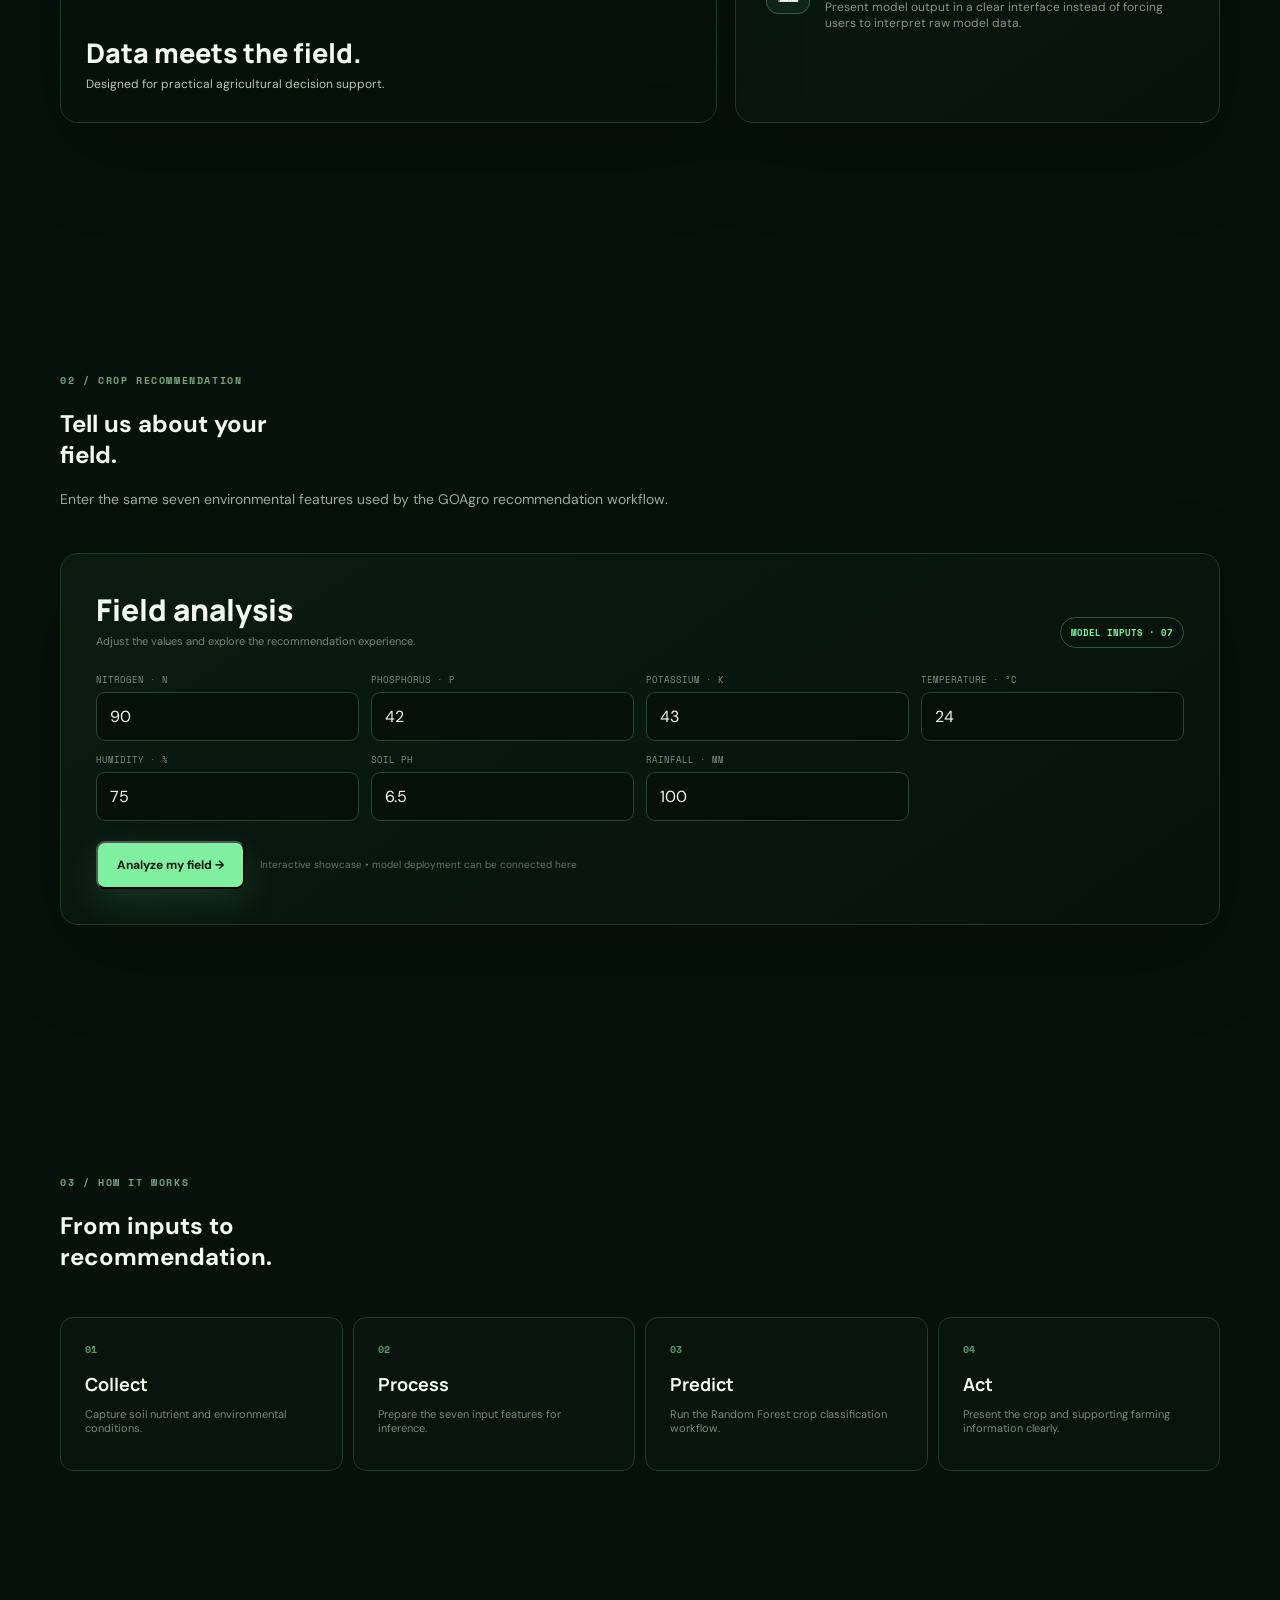
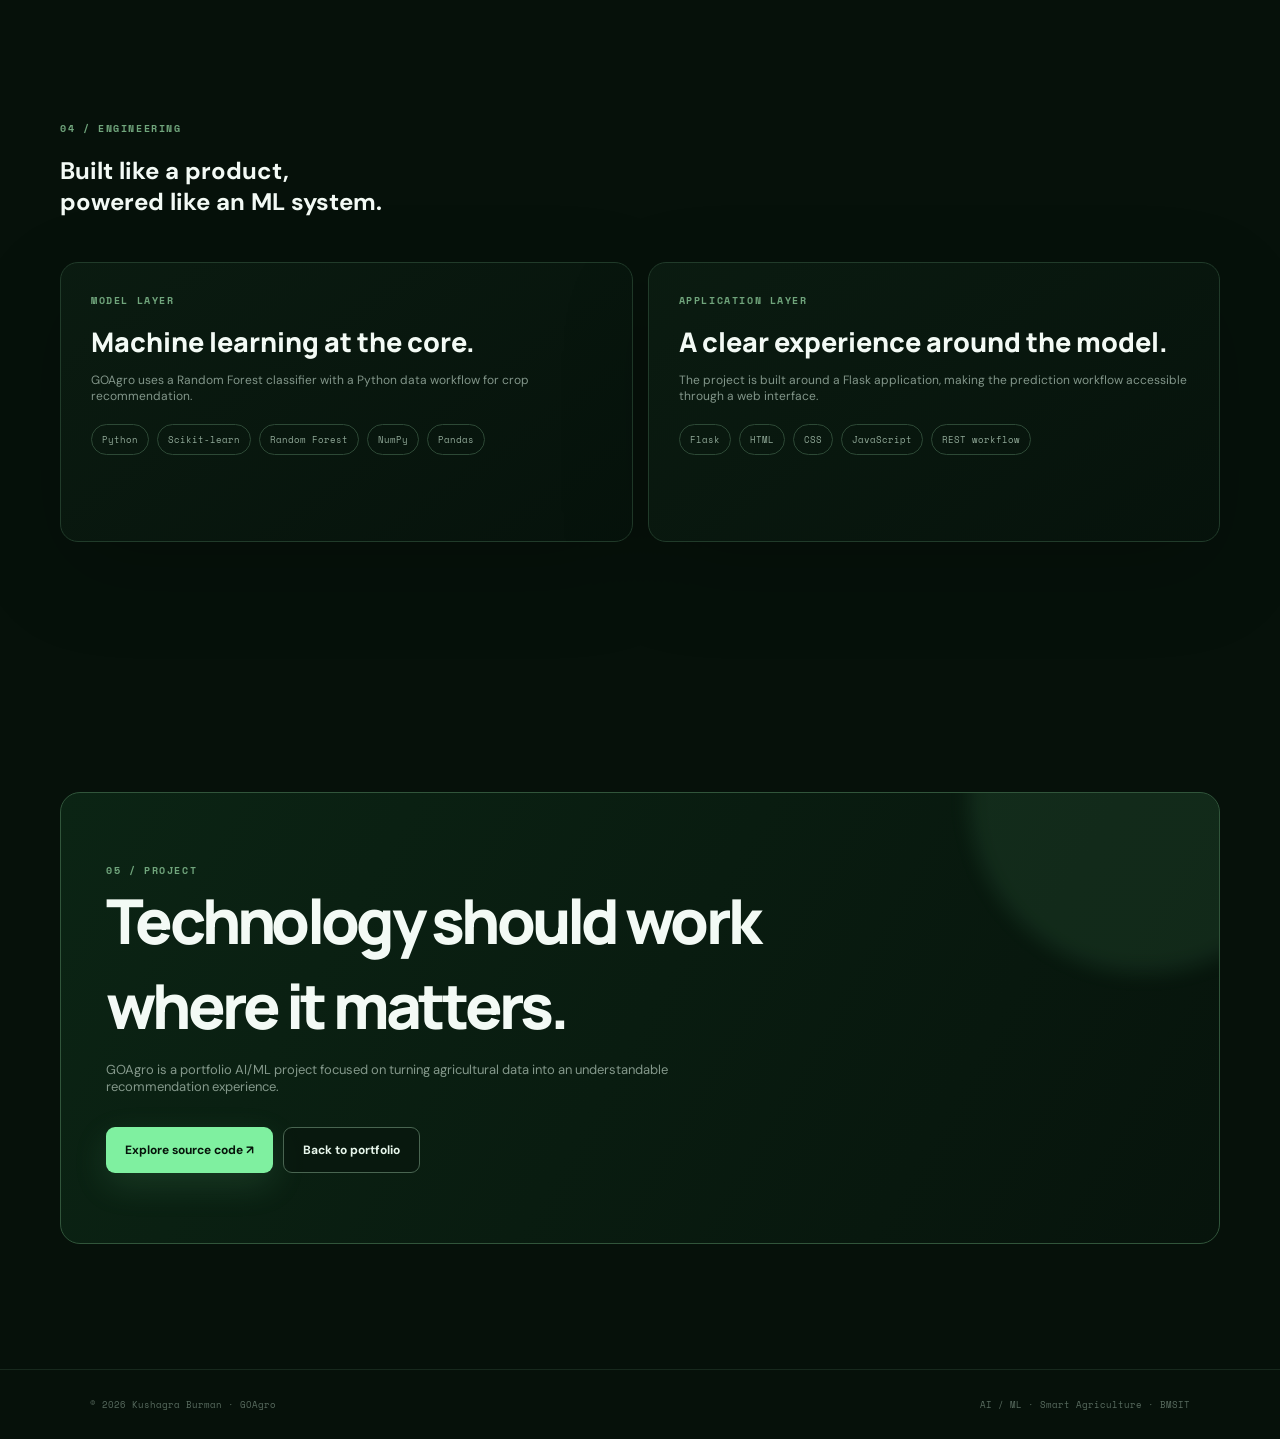
==== commit 7eb8e52d: "Redesign GOAgro with premium landing page, field imagery, recommendation crop visuals, and professio" ====
--- a/GOAgro/index.html
+++ b/GOAgro/index.html
@@ -1 +1 @@
-<!doctype html><html lang="en"><head><meta charset="utf-8"><meta name="viewport" content="width=device-width,initial-scale=1"><title>GOAgro — AI Smart Agriculture</title><style>*{box-sizing:border-box}body{margin:0;background:#06100b;color:#eef8f0;font-family:Inter,Arial,sans-serif;overflow-x:hidden}canvas{position:fixed;inset:0;z-index:-2}.bg{position:fixed;inset:0;z-index:-1;background:radial-gradient(circle at 20% 20%,#1e7b3a22,transparent 30%),radial-gradient(circle at 80% 70%,#7fd35c18,transparent 30%)}nav{height:72px;padding:0 7%;display:flex;align-items:center;justify-content:space-between;border-bottom:1px solid #ffffff10;background:#06100bcc;backdrop-filter:blur(15px);position:fixed;left:0;right:0;top:0;z-index:5}.logo{font:700 27px Arial;color:#fff}.logo span{color:#6ee889}nav a{color:#89988e;text-decoration:none;font-size:11px;margin-left:25px}nav a:hover{color:#79ed95}.hero{min-height:100vh;max-width:1200px;margin:auto;padding:150px 30px 80px;display:grid;grid-template-columns:1.1fr .9fr;gap:60px;align-items:center}.eyebrow{color:#68df83;font-size:10px;letter-spacing:.15em;font-weight:700}.hero h1{font:700 clamp(55px,7vw,92px)/.92 Arial;letter-spacing:-.06em;margin:22px 0}.hero h1 em{color:#76ed91;font-style:normal}.hero p{color:#a1ada5;max-width:650px;font-size:16px}.btn{display:inline-block;padding:13px 18px;border-radius:8px;text-decoration:none;font-weight:700;font-size:11px;margin:25px 8px 0 0;border:0;cursor:pointer}.primary{background:#7aed95;color:#041009}.ghost{border:1px solid #34543e;color:#d9e8dc;background:transparent}.card{border:1px solid #31553b;border-radius:18px;background:#0a1710d9;padding:30px;box-shadow:0 30px 100px #0008}.leaf{font-size:90px;text-align:center;filter:drop-shadow(0 0 35px #69ed8a44);animation:float 4s ease-in-out infinite}@keyframes float{50%{transform:translateY(-12px) rotate(2deg)}}.card h2{font:700 30px Arial;margin:10px 0}.card p{font-size:12px}.stats{display:grid;grid-template-columns:repeat(3,1fr);gap:8px;margin-top:25px}.stats div{border-top:1px solid #294432;padding-top:12px}.stats b{font:700 22px Arial;display:block;color:#79ed95}.stats small{color:#6e7c73;font-size:8px}.section{max-width:1200px;margin:auto;padding:110px 30px}.label{font-size:10px;letter-spacing:.15em;color:#60936d}.section h2{font:700 clamp(40px,5vw,64px)/1 Arial;letter-spacing:-.05em}.section h2 em{color:#79ed95;font-style:normal}.features{display:grid;grid-template-columns:repeat(3,1fr);gap:12px;margin-top:40px}.feature{padding:27px;border:1px solid #203b29;background:#09140d;border-radius:12px}.feature h3{font:600 21px Arial}.feature p{color:#8e9d94;font-size:12px}.predict{border:1px solid #31553b;background:#09150de6;border-radius:16px;padding:30px;max-width:900px}.form{display:grid;grid-template-columns:repeat(2,1fr);gap:12px}.form label{font-size:10px;color:#809086}.form input{display:block;width:100%;margin-top:6px;background:#06100b;border:1px solid #294432;color:#fff;border-radius:7px;padding:12px}.demo-result{margin-top:20px;padding:18px;border:1px solid #294432;border-radius:10px;color:#a5b3aa;display:none}.projects{display:grid;grid-template-columns:repeat(2,1fr);gap:12px}.project{padding:30px;border:1px solid #203b29;border-radius:13px;background:#09140d}.project h3{font:600 29px Arial}.project p{color:#89988f;font-size:12px}.tags{display:flex;flex-wrap:wrap;gap:7px}.tags span{font-size:9px;border:1px solid #294432;padding:6px 8px;border-radius:99px;color:#85a08d}.repo{display:inline-block;margin-top:20px;color:#78ed95;font-size:10px;text-decoration:none;font-weight:700}footer{padding:30px 7%;border-top:1px solid #ffffff0d;color:#637168;font-size:10px}@media(max-width:800px){.hero{grid-template-columns:1fr}.features,.projects{grid-template-columns:1fr}.form{grid-template-columns:1fr}nav div{display:none}}</style></head><body><canvas id="bg"></canvas><div class="bg"></div><nav><div class="logo">GO<span>Agro</span></div><div><a href="#why">WHY</a><a href="#demo">DEMO</a><a href="#tech">TECH</a><a href="https://github.com/kushagra69yr/GOAgro">GITHUB ↗</a></div></nav><main><section class="hero"><div><div class="eyebrow">AI-POWERED SMART AGRICULTURE</div><h1>Better crops.<br><em>Smarter decisions.</em></h1><p>GOAgro is a machine-learning agriculture platform that uses soil and environmental conditions to recommend suitable crops and provide practical cultivation guidance.</p><a class="btn primary" href="#demo">Try Interactive Demo →</a><a class="btn ghost" href="https://github.com/kushagra69yr/GOAgro">View Source ↗</a></div><div class="card"><div class="leaf">🌱</div><h2>Intelligent Crop Recommendation</h2><p>Designed around N, P, K, temperature, humidity, pH and rainfall signals.</p><div class="stats"><div><b>99.1%</b><small>REPORTED VALIDATION</small></div><div><b>7</b><small>INPUT FEATURES</small></div><div><b>ML</b><small>RANDOM FOREST</small></div></div></div></section><section id="why" class="section"><div class="label">01 // WHY GOAGRO</div><h2>From farm data to<br><em>actionable insight.</em></h2><div class="features"><article class="feature"><h3>🌱 Crop Recommendation</h3><p>Uses soil nutrient and environmental conditions to recommend crops suited to the supplied inputs.</p></article><article class="feature"><h3>🧪 Farming Guidance</h3><p>Pairs recommendations with cultivation information such as water, fertilizer, yield and market guidance.</p></article><article class="feature"><h3>🤖 Machine Learning</h3><p>The repository uses a Random Forest classification pipeline trained on crop recommendation data.</p></article></div></section><section id="demo" class="section"><div class="label">02 // INTERACTIVE SHOWCASE</div><h2>Explore the <em>prediction flow.</em></h2><div class="predict"><p style="color:#87968d;font-size:12px">This GitHub Pages demo visualizes the GOAgro workflow. The production ML prediction remains powered by the Flask application in the repository.</p><div class="form"><label>Nitrogen (N)<input id="N" type="number" value="90"></label><label>Phosphorus (P)<input id="P" type="number" value="42"></label><label>Potassium (K)<input id="K" type="number" value="43"></label><label>Temperature °C<input id="T" type="number" value="24"></label><label>Humidity %<input id="H" type="number" value="75"></label><label>pH<input id="PH" type="number" value="6.5"></label><label>Rainfall mm<input id="R" type="number" value="100"></label></div><button class="btn primary" onclick="showDemo()">Analyze Inputs →</button><div id="out" class="demo-result"></div></div></section><section id="tech" class="section"><div class="label">03 // ENGINEERING</div><h2>Built with a practical<br><em>ML stack.</em></h2><div class="features"><article class="feature"><h3>Flask API</h3><p>Handles form validation, model inference, session state and result rendering.</p></article><article class="feature"><h3>Scikit-learn</h3><p>Random Forest classifier is used for crop recommendation from seven environmental inputs.</p></article><article class="feature"><h3>Python Data Stack</h3><p>NumPy, Pandas and serialized model artifacts support the training/inference workflow.</p></article></div></section><section class="section"><div class="label">04 // PROJECT</div><div class="projects"><article class="project"><h3>GOAgro</h3><p>Smart agriculture recommendation platform developed as a practical AI/ML project.</p><div class="tags"><span>Python</span><span>Flask</span><span>Random Forest</span><span>Scikit-learn</span><span>NumPy</span><span>Pandas</span></div><a class="repo" href="https://github.com/kushagra69yr/GOAgro">OPEN GITHUB REPOSITORY ↗</a></article><article class="project"><h3>Kushagra Burman</h3><p>B.E. Artificial Intelligence & Machine Learning, BMSIT Bengaluru.</p><a class="repo" href="https://kushagra69yr.github.io">VIEW PORTFOLIO ↗</a></article></div></section></main><footer>© 2026 Kushagra Burman · GOAgro · AI / ML · Smart Agriculture</footer><script>function showDemo(){let n=+document.getElementById('N').value,p=+document.getElementById('P').value,k=+document.getElementById('K').value,t=+document.getElementById('T').value,h=+document.getElementById('H').value,ph=+document.getElementById('PH').value,r=+document.getElementById('R').value;let crop=(h>70&&r>150&&ph<7)?'Rice':(n>80&&p>35&&k>35&&t>20)?'Maize':'Crop recommendation ready';let o=document.getElementById('out');o.style.display='block';o.innerHTML='<b style="color:#79ed95">Demo analysis complete</b><br><br>Input profile: N '+n+' · P '+p+' · K '+k+' · '+t+'°C · '+h+'% humidity · pH '+ph+' · '+r+'mm rainfall.<br><br><b>Illustrative showcase result:</b> '+crop+'.<br><small style="color:#66756c">For actual trained-model inference, use the Flask application in the repository.</small>'}const c=document.getElementById('bg'),x=c.getContext('2d');let w,h,p=[];function rs(){w=c.width=innerWidth;h=c.height=innerHeight;p=Array.from({length:55},()=>({x:Math.random()*w,y:Math.random()*h,vx:(Math.random()-.5)*.3,vy:(Math.random()-.5)*.3}))}function go(){x.clearRect(0,0,w,h);p.forEach(q=>{q.x+=q.vx;q.y+=q.vy;if(q.x<0||q.x>w)q.vx*=-1;if(q.y<0||q.y>h)q.vy*=-1;x.fillStyle='#78ed7928';x.beginPath();x.arc(q.x,q.y,1,0,7);x.fill()});requestAnimationFrame(go)}addEventListener('resize',rs);rs();go()</script></body></html>+<!doctype html><html lang="en"><head><meta charset="utf-8"><meta name="viewport" content="width=device-width,initial-scale=1"><meta name="theme-color" content="#07140d"><title>GOAgro — Intelligent Agriculture</title><link rel="preconnect" href="https://fonts.googleapis.com"><link href="https://fonts.googleapis.com/css2?family=DM+Sans:wght@400;500;600;700&family=Manrope:wght@600;700;800&family=Space+Mono:wght@400;700&display=swap" rel="stylesheet"><style>:root{--bg:#06110a;--panel:#0a1a10;--line:#213b2a;--green:#7ff0a0;--lime:#c8f36b;--muted:#9aaba0;--white:#f3faf5}*{box-sizing:border-box}html{scroll-behavior:smooth}body{margin:0;background:var(--bg);color:var(--white);font-family:'DM Sans',sans-serif;overflow-x:hidden}a{text-decoration:none;color:inherit}button,input{font:inherit}#particles{position:fixed;inset:0;width:100%;height:100%;z-index:-5}.grain{position:fixed;inset:0;pointer-events:none;z-index:20;opacity:.06;background-image:url('data:image/svg+xml,%3Csvg viewBox="0 0 180 180" xmlns="http://www.w3.org/2000/svg"%3E%3Cfilter id="n"%3E%3CfeTurbulence type="fractalNoise" baseFrequency=".85" numOctaves="4" stitchTiles="stitch"/%3E%3C/filter%3E%3Crect width="100%25" height="100%25" filter="url(%23n)" opacity=".35"/%3E%3C/svg%3E')}.hero-bg{position:absolute;inset:0;z-index:-4;background:linear-gradient(90deg,rgba(3,12,7,.96) 0%,rgba(3,12,7,.83) 42%,rgba(3,12,7,.35) 100%),linear-gradient(0deg,#06110a 0%,transparent 35%),url('https://images.unsplash.com/photo-1500382017468-9049fed747ef?auto=format&fit=crop&w=2200&q=88') center/cover;filter:saturate(1.08)}.hero-bg:after{content:'';position:absolute;inset:0;background:radial-gradient(circle at 68% 38%,rgba(127,240,160,.16),transparent 25%),linear-gradient(135deg,transparent 55%,rgba(200,243,107,.06))}.nav{position:fixed;top:0;left:0;right:0;height:76px;z-index:30;display:flex;align-items:center;justify-content:space-between;padding:0 6.5%;background:rgba(4,13,8,.58);backdrop-filter:blur(18px);border-bottom:1px solid rgba(190,240,205,.09)}.brand{display:flex;align-items:center;gap:10px;font:800 24px Manrope}.brand-mark{width:34px;height:34px;border-radius:11px;display:grid;place-items:center;background:linear-gradient(135deg,var(--lime),var(--green));color:#06200d;box-shadow:0 0 28px #7ff0a033}.brand span{color:var(--green)}.navlinks{display:flex;align-items:center;gap:30px}.navlinks a{font:700 10px 'Space Mono';letter-spacing:.08em;color:#91a49a}.navlinks a:hover{color:var(--green)}.navcta{padding:10px 15px;border:1px solid #41634c;border-radius:99px;color:#dff8e5!important}.hero{min-height:100vh;position:relative;display:flex;align-items:center;padding:140px 7% 95px}.hero-inner{max-width:1220px;width:100%;margin:auto}.eyebrow{display:flex;align-items:center;gap:9px;color:var(--green);font:700 10px 'Space Mono';letter-spacing:.15em}.pulse{width:7px;height:7px;border-radius:50%;background:var(--green);box-shadow:0 0 0 0 #7ff0a077;animation:pulse 1.8s infinite}@keyframes pulse{70%{box-shadow:0 0 0 9px transparent}}h1{font:800 clamp(58px,8vw,112px)/.9 Manrope;letter-spacing:-.065em;max-width:850px;margin:25px 0 28px}h1 span{color:var(--green)}.hero-copy{max-width:650px;color:#b2c0b7;font-size:17px;line-height:1.75}.hero-actions{display:flex;gap:10px;flex-wrap:wrap;margin-top:32px}.btn{display:inline-flex;align-items:center;gap:10px;padding:14px 19px;border-radius:9px;font-size:12px;font-weight:700;transition:.25s}.btn-primary{background:var(--green);color:#06130a;box-shadow:0 12px 35px #7ff0a020}.btn-primary:hover{transform:translateY(-3px);box-shadow:0 18px 45px #7ff0a030}.btn-ghost{border:1px solid #496551;background:#07150c99;color:#e7f6eb}.trust{display:flex;gap:28px;margin-top:44px;flex-wrap:wrap}.trust div{padding-left:13px;border-left:1px solid #4c6754}.trust strong{display:block;font:800 22px Manrope}.trust small{color:#718279;font:9px 'Space Mono';letter-spacing:.08em}.scroll{position:absolute;bottom:30px;left:7%;font:9px 'Space Mono';color:#71877a;letter-spacing:.12em}.scroll:after{content:'';display:block;width:1px;height:42px;background:linear-gradient(var(--green),transparent);margin-top:9px}.section{max-width:1220px;margin:auto;padding:125px 30px}.section-label{font:700 10px 'Space Mono';color:#70a57c;letter-spacing:.16em}.section-title{font:800 clamp(42px,6vw,72px)/.98 Manrope;letter-spacing:-.06em;margin:15px 0 18px}.section-title span{color:var(--green)}.section-sub{color:var(--muted);max-width:700px;font-size:14px}.glass{border:1px solid var(--line);background:linear-gradient(145deg,#0c1d12dd,#07130cdd);box-shadow:0 30px 90px #00000030;border-radius:18px}.why-grid{display:grid;grid-template-columns:1.15fr .85fr;gap:18px;margin-top:45px}.why-image{min-height:500px;position:relative;overflow:hidden;background:url('https://images.unsplash.com/photo-1464226184884-fa280b87c399?auto=format&fit=crop&w=1300&q=85') center/cover}.why-image:after{content:'';position:absolute;inset:0;background:linear-gradient(0deg,#06110add,transparent 65%)}.image-caption{position:absolute;z-index:1;bottom:25px;left:25px}.image-caption b{font:800 27px Manrope}.image-caption p{margin:5px 0;color:#b6c8bc;font-size:12px}.why-list{padding:30px;display:flex;flex-direction:column;justify-content:center;gap:24px}.why-item{display:grid;grid-template-columns:44px 1fr;gap:15px}.why-icon{width:44px;height:44px;border:1px solid #3b6046;border-radius:12px;display:grid;place-items:center;background:#102619;color:var(--green);font-size:18px}.why-item h3{margin:0;font:700 18px Manrope}.why-item p{margin:5px 0 0;color:#84978b;font-size:12px}.recommend{margin-top:45px;padding:35px}.form-head{display:flex;justify-content:space-between;align-items:end;gap:20px;margin-bottom:25px}.form-head h3{font:800 30px Manrope;margin:0}.form-head p{color:#74877b;font-size:11px;margin:4px 0 0}.badge{font:700 9px 'Space Mono';color:var(--green);border:1px solid #31563c;border-radius:99px;padding:8px 10px}.form-grid{display:grid;grid-template-columns:repeat(4,1fr);gap:12px}.field label{display:block;color:#7f9386;font:9px 'Space Mono';margin-bottom:6px;text-transform:uppercase}.field input{width:100%;background:#06100a;border:1px solid #284433;border-radius:9px;padding:13px;color:#edf8f0;outline:none}.field input:focus{border-color:#70d88c;box-shadow:0 0 0 3px #70d88c12}.form-actions{display:flex;align-items:center;gap:15px;margin-top:20px}.hint{font-size:10px;color:#64756a}.result{display:none;margin-top:28px;border:1px solid #3d6848;border-radius:16px;overflow:hidden;background:#08170d}.result.show{display:grid;grid-template-columns:1fr 1fr}.crop-photo{min-height:360px;background-position:center;background-size:cover;position:relative}.crop-photo:after{content:'';position:absolute;inset:0;background:linear-gradient(90deg,transparent 55%,#08170d)}.crop-info{padding:34px;display:flex;flex-direction:column;justify-content:center}.recommended{font:700 9px 'Space Mono';color:var(--green);letter-spacing:.15em}.crop-info h3{font:800 50px Manrope;letter-spacing:-.05em;margin:8px 0}.crop-info p{color:#9aada1;font-size:12px;line-height:1.7}.crop-tags{display:flex;gap:7px;flex-wrap:wrap;margin-top:14px}.crop-tags span{font:9px 'Space Mono';padding:7px 9px;border:1px solid #2e4c37;border-radius:99px;color:#9eb2a4}.method{margin-top:25px;padding-top:18px;border-top:1px solid #20372a;color:#74887b;font-size:10px}.process{display:grid;grid-template-columns:repeat(4,1fr);gap:10px;margin-top:45px}.step{padding:24px;border:1px solid var(--line);border-radius:13px;background:#08150c}.step-num{font:700 10px 'Space Mono';color:#5b9a6a}.step h3{font:700 18px Manrope;margin:15px 0 7px}.step p{font-size:11px;color:#788b80}.showcase{display:grid;grid-template-columns:1fr 1fr;gap:15px;margin-top:45px}.show-card{padding:30px;min-height:280px}.show-card h3{font:800 27px Manrope;margin:15px 0 8px}.show-card p{color:#82968a;font-size:12px}.stack{display:flex;flex-wrap:wrap;gap:8px;margin-top:20px}.stack span{font:9px 'Space Mono';padding:8px 10px;border-radius:99px;border:1px solid #2d4936;color:#91aa99}.cta{position:relative;overflow:hidden;padding:70px 45px;background:linear-gradient(120deg,#0b2414,#07140c);border:1px solid #31553b;border-radius:20px}.cta:before{content:'';position:absolute;width:350px;height:350px;right:-100px;top:-170px;background:#7ff0a016;border-radius:50%;filter:blur(10px)}.cta h2{font:800 clamp(38px,5vw,62px) Manrope;letter-spacing:-.06em;margin:0;max-width:700px}.cta p{color:#84988b;max-width:620px;font-size:13px}.footer{border-top:1px solid #17291d;padding:28px 7%;display:flex;justify-content:space-between;color:#596c60;font:9px 'Space Mono'}.mobile-menu{display:none}@media(max-width:900px){.navlinks{gap:14px}.hero{padding-left:5%;padding-right:5%}.why-grid,.showcase{grid-template-columns:1fr}.why-image{min-height:350px}.form-grid{grid-template-columns:1fr 1fr}.process{grid-template-columns:1fr 1fr}.result.show{grid-template-columns:1fr}.crop-photo{min-height:270px}.crop-photo:after{background:linear-gradient(0deg,#08170d,transparent 60%)}}@media(max-width:650px){.navlinks a:not(.navcta){display:none}.section{padding:90px 20px}.hero{padding:125px 20px 80px}.trust{gap:15px}.form-grid,.process{grid-template-columns:1fr}.recommend{padding:20px}.form-head{align-items:start;flex-direction:column}.footer{flex-direction:column;gap:8px}.cta{padding:45px 25px}.hero-bg{background:linear-gradient(90deg,rgba(3,12,7,.91),rgba(3,12,7,.66)),url('https://images.unsplash.com/photo-1500382017468-9049fed747ef?auto=format&fit=crop&w=1400&q=85') center/cover}}</style></head><body><canvas id="particles"></canvas><div class="grain"></div><nav class="nav"><a class="brand" href="#top"><span class="brand-mark">✦</span>GO<span>Agro</span></a><div class="navlinks"><a href="#why">Platform</a><a href="#recommend">Recommendation</a><a href="#technology">Technology</a><a href="https://github.com/kushagra69yr/GOAgro">GitHub ↗</a><a class="navcta" href="#recommend">Start analysis</a></div></nav><header id="top" class="hero"><div class="hero-bg"></div><div class="hero-inner"><div class="eyebrow"><span class="pulse"></span>AI-POWERED SMART AGRICULTURE</div><h1>Grow with data.<br><span>Harvest with confidence.</span></h1><p class="hero-copy">GOAgro transforms soil and climate signals into practical crop recommendations — bringing machine learning closer to the farmer's decision.</p><div class="hero-actions"><a class="btn btn-primary" href="#recommend">Get a crop recommendation →</a><a class="btn btn-ghost" href="#why">Explore GOAgro</a></div><div class="trust"><div><strong>7</strong><small>FARM INPUTS</small></div><div><strong>ML</strong><small>RANDOM FOREST</small></div><div><strong>99.1%</strong><small>REPORTED VALIDATION</small></div></div></div><div class="scroll">SCROLL TO EXPLORE</div></header><main><section id="why" class="section"><div class="section-label">01 / THE PLATFORM</div><h2>One place for<br><span>smarter farming.</span></h2><p class="section-sub">GOAgro combines environmental inputs with a machine-learning recommendation workflow and supporting cultivation guidance.</p><div class="why-grid"><div class="why-image glass"><div class="image-caption"><b>Data meets the field.</b><p>Designed for practical agricultural decision support.</p></div></div><div class="why-list glass"><div class="why-item"><div class="why-icon">🌱</div><div><h3>Crop Recommendation</h3><p>Use nitrogen, phosphorus, potassium, temperature, humidity, pH and rainfall to identify a suitable crop.</p></div></div><div class="why-item"><div class="why-icon">💧</div><div><h3>Growing Guidance</h3><p>Turn a recommendation into useful next steps with crop-specific farming information.</p></div></div><div class="why-item"><div class="why-icon">🧠</div><div><h3>Machine Learning</h3><p>The underlying project uses a Random Forest classification workflow built with Python and scikit-learn.</p></div></div><div class="why-item"><div class="why-icon">📈</div><div><h3>Decision Support</h3><p>Present model output in a clear interface instead of forcing users to interpret raw model data.</p></div></div></div></div></section><section id="recommend" class="section"><div class="section-label">02 / CROP RECOMMENDATION</div><h2>Tell us about your<br><span>field.</span></h2><p class="section-sub">Enter the same seven environmental features used by the GOAgro recommendation workflow.</p><div class="recommend glass"><div class="form-head"><div><h3>Field analysis</h3><p>Adjust the values and explore the recommendation experience.</p></div><span class="badge">MODEL INPUTS · 07</span></div><div class="form-grid"><div class="field"><label>Nitrogen · N</label><input id="N" type="number" value="90" min="0"></div><div class="field"><label>Phosphorus · P</label><input id="P" type="number" value="42" min="0"></div><div class="field"><label>Potassium · K</label><input id="K" type="number" value="43" min="0"></div><div class="field"><label>Temperature · °C</label><input id="T" type="number" value="24" step=".1"></div><div class="field"><label>Humidity · %</label><input id="H" type="number" value="75" step=".1"></div><div class="field"><label>Soil pH</label><input id="PH" type="number" value="6.5" step=".1"></div><div class="field"><label>Rainfall · mm</label><input id="R" type="number" value="100" step=".1"></div></div><div class="form-actions"><button class="btn btn-primary" onclick="recommend()">Analyze my field →</button><span class="hint">Interactive showcase • model deployment can be connected here</span></div><div id="result" class="result"><div id="cropPhoto" class="crop-photo"></div><div class="crop-info"><div class="recommended">RECOMMENDED CROP</div><h3 id="cropName">Rice</h3><p id="cropDesc">A crop recommendation generated from the field profile. Review the values and compare them with local agronomic guidance before making a real farming decision.</p><div class="crop-tags"><span id="tag1">High water demand</span><span id="tag2">Warm climate</span><span id="tag3">Field crop</span></div><div class="method">GOAgro workflow · Python · Scikit-learn · Random Forest</div><a class="btn btn-ghost" style="width:max-content;margin-top:18px" href="https://github.com/kushagra69yr/GOAgro">View model on GitHub ↗</a></div></div></div></section><section class="section"><div class="section-label">03 / HOW IT WORKS</div><h2>From inputs to<br><span>recommendation.</span></h2><div class="process"><article class="step"><div class="step-num">01</div><h3>Collect</h3><p>Capture soil nutrient and environmental conditions.</p></article><article class="step"><div class="step-num">02</div><h3>Process</h3><p>Prepare the seven input features for inference.</p></article><article class="step"><div class="step-num">03</div><h3>Predict</h3><p>Run the Random Forest crop classification workflow.</p></article><article class="step"><div class="step-num">04</div><h3>Act</h3><p>Present the crop and supporting farming information clearly.</p></article></div></section><section id="technology" class="section"><div class="section-label">04 / ENGINEERING</div><h2>Built like a product,<br><span>powered like an ML system.</span></h2><div class="showcase"><article class="show-card glass"><div class="section-label">MODEL LAYER</div><h3>Machine learning at the core.</h3><p>GOAgro uses a Random Forest classifier with a Python data workflow for crop recommendation.</p><div class="stack"><span>Python</span><span>Scikit-learn</span><span>Random Forest</span><span>NumPy</span><span>Pandas</span></div></article><article class="show-card glass"><div class="section-label">APPLICATION LAYER</div><h3>A clear experience around the model.</h3><p>The project is built around a Flask application, making the prediction workflow accessible through a web interface.</p><div class="stack"><span>Flask</span><span>HTML</span><span>CSS</span><span>JavaScript</span><span>REST workflow</span></div></article></div></section><section class="section"><div class="cta"><div class="section-label">05 / PROJECT</div><h2>Technology should work <span>where it matters.</span></h2><p>GOAgro is a portfolio AI/ML project focused on turning agricultural data into an understandable recommendation experience.</p><div class="hero-actions"><a class="btn btn-primary" href="https://github.com/kushagra69yr/GOAgro">Explore source code ↗</a><a class="btn btn-ghost" href="https://kushagra69yr.github.io">Back to portfolio</a></div></div></section></main><footer class="footer"><span>© 2026 Kushagra Burman · GOAgro</span><span>AI / ML · Smart Agriculture · BMSIT</span></footer><script>const cropImages={rice:'https://images.unsplash.com/photo-1500382017468-9049fed747ef?auto=format&fit=crop&w=1200&q=86',maize:'https://images.unsplash.com/photo-1464226184884-fa280b87c399?auto=format&fit=crop&w=1200&q=86',wheat:'https://images.unsplash.com/photo-1500382017468-9049fed747ef?auto=format&fit=crop&w=1200&q=86',cotton:'https://images.unsplash.com/photo-1500382017468-9049fed747ef?auto=format&fit=crop&w=1200&q=86',default:'https://images.unsplash.com/photo-1500382017468-9049fed747ef?auto=format&fit=crop&w=1200&q=86'};function recommend(){const n=+document.getElementById('N').value,p=+document.getElementById('P').value,k=+document.getElementById('K').value,t=+document.getElementById('T').value,h=+document.getElementById('H').value,ph=+document.getElementById('PH').value,r=+document.getElementById('R').value;let crop='Maize',key='maize',desc='A warm-season field crop that fits a broad range of nutrient and temperature profiles.';if(h>72&&r>140&&ph>=5.2&&ph<=7.2){crop='Rice';key='rice';desc='A water-demanding crop that commonly aligns with warm, humid and higher-rainfall field conditions.'}else if(t<20&&r>60){crop='Wheat';key='wheat';desc='A cool-season cereal profile suited to moderate temperatures and appropriate soil conditions.'}else if(n<55&&k>35&&t>24){crop='Cotton';key='cotton';desc='A warm-season crop profile that can fit lower-nitrogen, potassium-supported conditions.'}document.getElementById('cropName').textContent=crop;document.getElementById('cropDesc').textContent=desc;document.getElementById('cropPhoto').style.backgroundImage=`linear-gradient(90deg,transparent 45%,#08170d),url('${cropImages[key]}')`;document.getElementById('tag1').textContent=h>72?'High humidity':'Balanced humidity';document.getElementById('tag2').textContent=t>24?'Warm climate':'Moderate climate';document.getElementById('tag3').textContent=r>140?'Higher rainfall':'Moderate rainfall';document.getElementById('result').classList.add('show');document.getElementById('result').scrollIntoView({behavior:'smooth',block:'center'})}const canvas=document.getElementById('particles'),ctx=canvas.getContext('2d');let W,H,pts=[];function resize(){W=canvas.width=innerWidth;H=canvas.height=innerHeight;pts=Array.from({length:70},()=>({x:Math.random()*W,y:Math.random()*H,vx:(Math.random()-.5)*.22,vy:(Math.random()-.5)*.22}))}function animate(){ctx.clearRect(0,0,W,H);for(let i=0;i<pts.length;i++){const a=pts[i];a.x+=a.vx;a.y+=a.vy;if(a.x<0||a.x>W)a.vx*=-1;if(a.y<0||a.y>H)a.vy*=-1;ctx.fillStyle='rgba(127,240,160,.28)';ctx.beginPath();ctx.arc(a.x,a.y,1.2,0,Math.PI*2);ctx.fill();for(let j=i+1;j<pts.length;j++){const b=pts[j],d=Math.hypot(a.x-b.x,a.y-b.y);if(d<120){ctx.strokeStyle=`rgba(127,240,160,${.045*(1-d/120)})`;ctx.beginPath();ctx.moveTo(a.x,a.y);ctx.lineTo(b.x,b.y);ctx.stroke()}}}requestAnimationFrame(animate)}addEventListener('resize',resize);resize();animate()</script></body></html>
